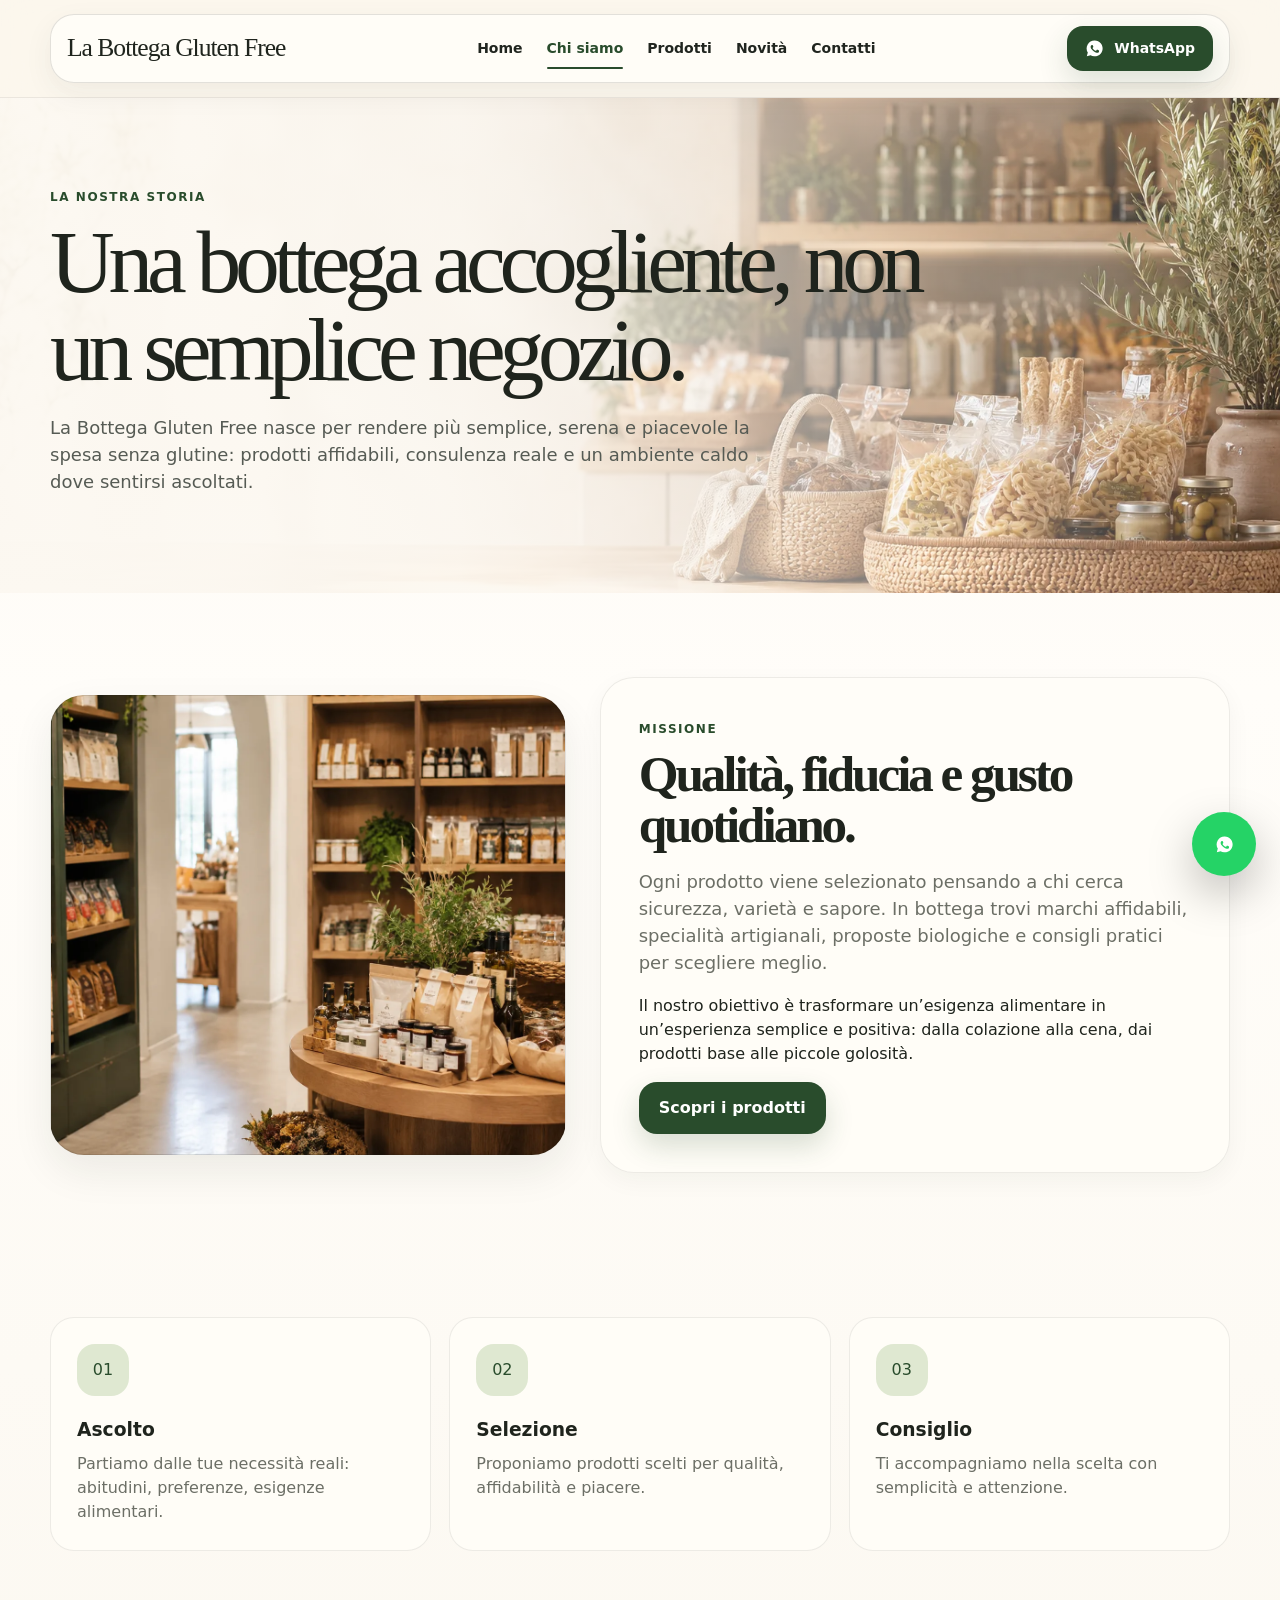
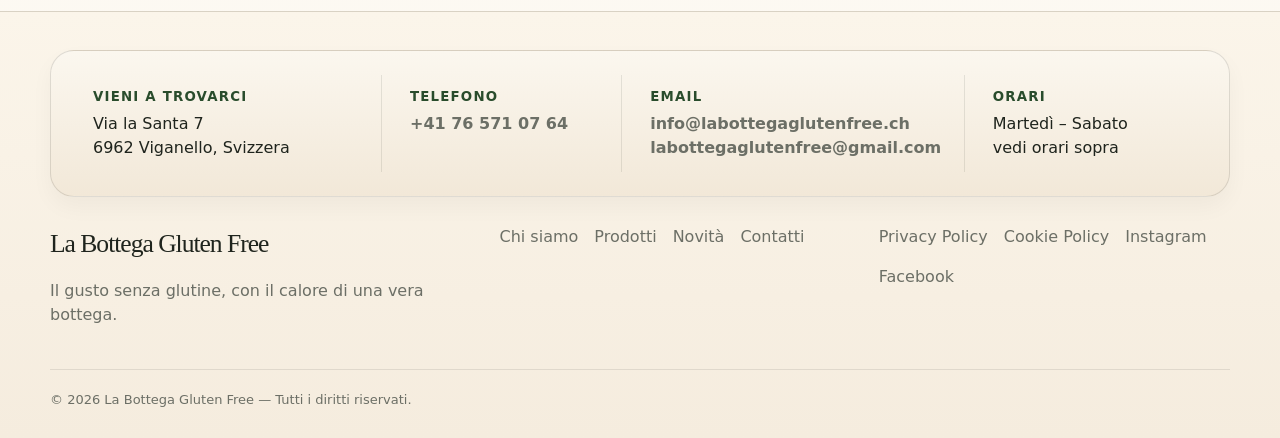
==== chi-siamo.html @ c6e52fce "first commit" ====
<!doctype html><html lang="it"><head><meta charset="utf-8"><meta name="viewport" content="width=device-width,initial-scale=1"><title>Chi siamo | La Bottega Gluten Free</title><meta name="description" content="Storia e missione della bottega gluten free a Lugano"><link rel="icon" href="assets/ui/favicon.svg"><link rel="stylesheet" href="styles.css"></head><body><a class="skip" href="#main">Vai al contenuto</a><header class="site-header"><div class="container nav-wrap"><a class="brand" href="index.html">La Bottega Gluten Free</a><nav class="nav" aria-label="Navigazione principale"><a class="" href="index.html">Home</a><a class="active" href="chi-siamo.html">Chi siamo</a><a class="" href="prodotti.html">Prodotti</a><a class="" href="novita.html">Novità</a><a class="" href="contatti.html">Contatti</a></nav><div class="header-actions"><a class="wa-header" href="https://wa.me/41765710764" target="_blank" rel="noopener"><svg viewBox="0 0 24 24" fill="currentColor"><path d="M12.04 2a9.9 9.9 0 0 0-8.5 15.02L2.3 21.7l4.8-1.22A9.97 9.97 0 1 0 12.04 2Zm5.82 14.15c-.23.63-1.32 1.23-1.82 1.28-.49.04-.95.22-3.22-.68-2.73-1.07-4.45-3.84-4.58-4.02-.13-.17-1.08-1.42-1.08-2.72 0-1.3.68-1.94.92-2.2.24-.27.52-.34.7-.34h.44c.15.01.34-.05.52.38l.7 1.69c.07.14.11.3.02.48-.09.18-.13.3-.27.46-.14.16-.29.36-.42.48-.14.14-.28.29-.12.57.16.28.72 1.2 1.55 1.94 1.07.95 1.97 1.24 2.25 1.38.28.14.45.12.62-.08.17-.2.73-.87.93-1.2.2-.34.39-.27.66-.14l1.55.76c.27.14.45.2.52.32.07.11.07.65-.16 1.28Z"/></svg>WhatsApp</a><button class="menu-toggle" aria-label="Apri menu" aria-expanded="false">☰</button></div></div></header><main id="main"><section class="page-hero"><div class="container"><span class="eyebrow">La nostra storia</span><h1 class="page-title">Una bottega accogliente, non un semplice negozio.</h1><p class="lead">La Bottega Gluten Free nasce per rendere più semplice, serena e piacevole la spesa senza glutine: prodotti affidabili, consulenza reale e un ambiente caldo dove sentirsi ascoltati.</p></div></section><section class="section"><div class="container split"><div class="editorial-photo"></div><div class="story-panel"><span class="eyebrow">Missione</span><h2 class="section-title">Qualità, fiducia e gusto quotidiano.</h2><p class="lead">Ogni prodotto viene selezionato pensando a chi cerca sicurezza, varietà e sapore. In bottega trovi marchi affidabili, specialità artigianali, proposte biologiche e consigli pratici per scegliere meglio.</p><p>Il nostro obiettivo è trasformare un’esigenza alimentare in un’esperienza semplice e positiva: dalla colazione alla cena, dai prodotti base alle piccole golosità.</p><a class="btn" href="prodotti.html">Scopri i prodotti</a></div></div></section><section class="section tight"><div class="container"><div class="feature-grid"><article class="feature"><div class="icon">01</div><h3>Ascolto</h3><p>Partiamo dalle tue necessità reali: abitudini, preferenze, esigenze alimentari.</p></article><article class="feature"><div class="icon">02</div><h3>Selezione</h3><p>Proponiamo prodotti scelti per qualità, affidabilità e piacere.</p></article><article class="feature"><div class="icon">03</div><h3>Consiglio</h3><p>Ti accompagniamo nella scelta con semplicità e attenzione.</p></article></div></div></section></main><footer class="footer"><div class="container"><div class="contact-strip" style="margin-bottom:28px"><div class="contact-item"><small>Vieni a trovarci</small>Via la Santa 7<br>6962 Viganello, Svizzera</div><div class="contact-item"><small>Telefono</small><a href="tel:+41765710764">+41 76 571 07 64</a></div><div class="contact-item"><small>Email</small><a href="mailto:info@labottegaglutenfree.ch">info@labottegaglutenfree.ch</a><br><a href="mailto:labottegaglutenfree@gmail.com">labottegaglutenfree@gmail.com</a></div><div class="contact-item"><small>Orari</small>Martedì – Sabato<br>vedi orari sopra</div></div><div class="footer-grid"><div><span class="brand">La Bottega Gluten Free</span><p>Il gusto senza glutine, con il calore di una vera bottega.</p></div><div class="footer-links"><a href="chi-siamo.html">Chi siamo</a><a href="prodotti.html">Prodotti</a><a href="novita.html">Novità</a><a href="contatti.html">Contatti</a></div><div class="footer-links"><a href="#">Privacy Policy</a><a href="#">Cookie Policy</a><a href="https://www.instagram.com/labottegaglutenfree/" target="_blank" rel="noopener">Instagram</a><a href="https://www.facebook.com/LaBottegaGlutenFree/" target="_blank" rel="noopener">Facebook</a></div></div><div class="copyright"><span>© <span id="year">2026</span> La Bottega Gluten Free — Tutti i diritti riservati.</span></div></div></footer><a class="wa-float" href="https://wa.me/41765710764" target="_blank" rel="noopener" aria-label="WhatsApp"><svg viewBox="0 0 24 24" fill="currentColor"><path d="M12.04 2a9.9 9.9 0 0 0-8.5 15.02L2.3 21.7l4.8-1.22A9.97 9.97 0 1 0 12.04 2Zm5.82 14.15c-.23.63-1.32 1.23-1.82 1.28-.49.04-.95.22-3.22-.68-2.73-1.07-4.45-3.84-4.58-4.02-.13-.17-1.08-1.42-1.08-2.72 0-1.3.68-1.94.92-2.2.24-.27.52-.34.7-.34h.44c.15.01.34-.05.52.38l.7 1.69c.07.14.11.3.02.48-.09.18-.13.3-.27.46-.14.16-.29.36-.42.48-.14.14-.28.29-.12.57.16.28.72 1.2 1.55 1.94 1.07.95 1.97 1.24 2.25 1.38.28.14.45.12.62-.08.17-.2.73-.87.93-1.2.2-.34.39-.27.66-.14l1.55.76c.27.14.45.2.52.32.07.11.07.65-.16 1.28Z"/></svg></a><script src="script.js"></script></body></html>
---- styles.css ----
:root{
  --cream:#fbf6ec;--paper:#fffdf7;--paper-2:#f4eadb;--forest:#183323;--green:#294c2c;--green-2:#557044;--sage:#dfe8d1;--honey:#c98d43;--terracotta:#b86d3d;--ink:#1f241d;--muted:#6c6f66;--line:rgba(31,36,29,.13);--shadow:0 24px 70px rgba(28,35,24,.12);--shadow-soft:0 14px 40px rgba(28,35,24,.08);--radius:28px;--serif:Georgia,'Times New Roman',serif;--sans:Inter,ui-sans-serif,system-ui,-apple-system,BlinkMacSystemFont,'Segoe UI',sans-serif}
*{box-sizing:border-box}html{scroll-behavior:smooth}body{margin:0;background:var(--cream);color:var(--ink);font-family:var(--sans);line-height:1.5}img{max-width:100%;display:block}a{color:inherit;text-decoration:none}.container{width:min(1180px,calc(100% - 40px));margin-inline:auto}.skip{position:absolute;left:-999px;top:auto}.skip:focus{left:16px;top:16px;background:var(--paper);z-index:99;padding:10px;border-radius:10px}.site-header{position:sticky;top:0;z-index:50;padding:14px 0;background:rgba(251,246,236,.78);backdrop-filter:blur(18px);border-bottom:1px solid rgba(31,36,29,.08)}.nav-wrap{display:flex;align-items:center;justify-content:space-between;gap:22px;background:rgba(255,253,247,.82);border:1px solid var(--line);border-radius:24px;padding:11px 16px;box-shadow:0 16px 46px rgba(34,41,30,.08)}.brand{font-family:var(--serif);font-size:clamp(21px,2vw,30px);letter-spacing:-.04em;white-space:nowrap}.nav{display:flex;gap:24px;align-items:center;font-weight:750;font-size:14px}.nav a{position:relative;color:#20251f}.nav a.active,.nav a:hover{color:var(--green)}.nav a.active:after,.nav a:hover:after{content:"";position:absolute;left:0;right:0;bottom:-10px;height:2px;border-radius:3px;background:var(--green)}.header-actions{display:flex;align-items:center;gap:10px}.btn,.chip,.wa-header,.wa-float{display:inline-flex;align-items:center;justify-content:center;gap:10px;border:0;cursor:pointer;font-weight:850}.btn{padding:14px 20px;border-radius:16px;background:var(--green);color:#fff;box-shadow:0 12px 28px rgba(41,76,44,.18);transition:.2s ease}.btn:hover{transform:translateY(-2px);box-shadow:0 18px 36px rgba(41,76,44,.24)}.btn.secondary{background:var(--paper);color:var(--green);border:1px solid var(--line);box-shadow:var(--shadow-soft)}.btn.ghost{background:transparent;color:var(--green);box-shadow:none;padding-inline:0}.wa-header{padding:12px 18px;border-radius:16px;background:var(--green);color:white;font-size:14px;box-shadow:0 12px 30px rgba(41,76,44,.16)}.menu-toggle{display:none;background:transparent;border:0;font-size:28px;color:var(--green)}.wa-float{position:fixed;right:24px;bottom:24px;width:64px;height:64px;border-radius:50%;background:#25d366;color:white;z-index:80;box-shadow:0 18px 46px rgba(0,0,0,.25)}.wa-float svg,.wa-header svg,.btn svg{width:19px;height:19px}.hero{position:relative;min-height:720px;display:grid;align-items:center;overflow:hidden;background:#1f2a1d}.hero:before{content:"";position:absolute;inset:0;background:linear-gradient(90deg,rgba(17,24,16,.82) 0%,rgba(17,24,16,.56) 39%,rgba(17,24,16,.12) 100%),url('assets/ui/bottega-hero.svg') center/cover no-repeat}.hero-content{position:relative;z-index:1;display:grid;grid-template-columns:1fr 380px;gap:64px;align-items:center;padding:80px 0 70px}.eyebrow{display:inline-flex;align-items:center;gap:8px;color:var(--green);text-transform:uppercase;letter-spacing:.13em;font-size:12px;font-weight:900}.hero .eyebrow{color:#f0d6a3}.title-xl,.page-title{font-family:var(--serif);font-weight:500;letter-spacing:-.07em;line-height:.98}.title-xl{font-size:clamp(50px,7vw,92px);color:#fff;margin:14px 0 24px;max-width:780px}.hero-copy{font-size:clamp(17px,2vw,22px);color:rgba(255,255,255,.87);max-width:680px;margin:0 0 34px}.hero-cta{display:flex;gap:16px;flex-wrap:wrap}.hours-card{background:rgba(255,253,247,.93);border:1px solid rgba(255,255,255,.55);border-radius:30px;padding:26px;box-shadow:var(--shadow);backdrop-filter:blur(18px)}.hours-card h2{font-family:var(--serif);font-size:28px;letter-spacing:-.04em;margin:0 0 18px}.hours-list{display:grid;gap:10px}.hours-row{display:flex;align-items:baseline;justify-content:space-between;gap:18px;border-bottom:1px dashed rgba(31,36,29,.16);padding-bottom:8px;font-size:14px}.hours-row:last-child{border:0}.hours-row strong{font-weight:800}.hours-row span{text-align:right;color:#30382e}.section{padding:92px 0}.section.tight{padding:60px 0}.section-head{display:flex;justify-content:space-between;align-items:end;gap:26px;margin-bottom:30px}.section-title{font-family:var(--serif);font-size:clamp(34px,4vw,58px);line-height:1;letter-spacing:-.06em;margin:8px 0 0}.lead{font-size:18px;color:var(--muted);max-width:670px}.about-grid{display:grid;grid-template-columns:.92fr 1.08fr;gap:50px;align-items:start}.feature-grid{display:grid;grid-template-columns:repeat(3,1fr);gap:18px}.feature{background:rgba(255,253,247,.72);border:1px solid var(--line);border-radius:24px;padding:26px;min-height:220px}.icon{width:52px;height:52px;border-radius:18px;background:var(--sage);display:grid;place-items:center;color:var(--green);margin-bottom:20px}.feature h3,.product-card h3,.news-card h3{margin:0 0 8px}.feature p,.product-card p,.news-card p{margin:0;color:var(--muted)}.showcase{display:grid;grid-template-columns:repeat(4,1fr);gap:18px}.product-card{position:relative;background:var(--paper);border:1px solid var(--line);border-radius:26px;overflow:hidden;box-shadow:0 12px 36px rgba(31,36,29,.05);transition:.25s ease}.product-card:hover{transform:translateY(-5px);box-shadow:0 20px 50px rgba(31,36,29,.11)}.product-img{height:180px;background:linear-gradient(140deg,#fbf6ec,#efe0c7);display:grid;place-items:center;padding:26px}.product-img img{max-height:136px;object-fit:contain;mix-blend-mode:multiply}.tag{display:inline-flex;margin:20px 20px 8px;padding:5px 9px;border-radius:999px;background:#edf3e5;color:var(--green);font-size:11px;font-weight:900;text-transform:uppercase;letter-spacing:.08em}.product-card h3{font-family:var(--serif);font-size:23px;letter-spacing:-.04em;padding:0 20px}.product-card p{padding:0 20px 22px}.arrow{position:absolute;right:18px;bottom:18px;color:var(--green);font-weight:900}.brand-wall{display:grid;grid-template-columns:repeat(7,1fr);gap:12px}.brand-tile{min-height:92px;background:rgba(255,253,247,.78);border:1px solid var(--line);border-radius:20px;padding:14px;display:grid;place-items:center;text-align:center;font-family:var(--serif);font-size:18px;letter-spacing:-.03em;box-shadow:0 10px 28px rgba(31,36,29,.04)}.brand-tile img{max-height:58px;object-fit:contain}.brand-tile.text{background:linear-gradient(145deg,#fffdf7,#f3eadb)}.news-grid{display:grid;grid-template-columns:repeat(3,1fr);gap:18px}.news-card{background:var(--paper);border:1px solid var(--line);border-radius:28px;overflow:hidden;box-shadow:var(--shadow-soft)}.news-visual{height:170px;background:linear-gradient(135deg,#354c2b,#d6a060);display:grid;place-items:center;color:#fff;font-family:var(--serif);font-size:32px;letter-spacing:-.04em}.news-card .content{padding:22px}.cta-strip{background:linear-gradient(135deg,var(--green),#172c20);color:#fff;border-radius:30px;padding:28px 34px;display:flex;justify-content:space-between;align-items:center;gap:24px;box-shadow:var(--shadow)}.cta-strip strong{font-family:var(--serif);font-size:clamp(26px,3vw,42px);font-weight:500;letter-spacing:-.05em}.contact-strip{background:linear-gradient(135deg,#2f512d,#162d20);color:white;border-radius:30px;padding:24px;display:grid;grid-template-columns:1.2fr .9fr 1.3fr .9fr;gap:12px}.contact-item{padding:12px 18px;border-right:1px solid rgba(255,255,255,.16)}.contact-item:last-child{border-right:0}.contact-item small{display:block;color:rgba(255,255,255,.62);font-weight:800;text-transform:uppercase;letter-spacing:.09em;margin-bottom:5px}.contact-item a{font-weight:750}.footer{background:#13261c;color:#fff;padding:38px 0 28px}.footer-grid{display:grid;grid-template-columns:1.2fr 1fr 1fr;gap:36px;align-items:start}.footer .brand{display:block;margin-bottom:10px}.footer p,.footer a{color:rgba(255,255,255,.74)}.footer-links{display:flex;flex-wrap:wrap;gap:16px}.copyright{border-top:1px solid rgba(255,255,255,.12);margin-top:26px;padding-top:20px;font-size:13px;color:rgba(255,255,255,.58);display:flex;justify-content:space-between;gap:16px}.page-hero{padding:70px 0 64px;background:linear-gradient(90deg,rgba(251,246,236,.98),rgba(251,246,236,.82),rgba(251,246,236,.32)),url('assets/ui/products-hero.svg') center/cover no-repeat}.page-title{font-size:clamp(54px,7vw,100px);margin:10px 0 20px}.catalog-tools{display:flex;gap:14px;align-items:center;flex-wrap:wrap;margin-bottom:28px}.search{position:relative;flex:1;min-width:250px}.search input{width:100%;height:48px;border-radius:999px;border:1px solid var(--line);background:var(--paper);padding:0 18px 0 44px;color:var(--ink);outline:none}.search svg{position:absolute;left:17px;top:15px;color:var(--green)}.chip{height:48px;padding:0 18px;border-radius:999px;border:1px solid var(--line);background:rgba(255,253,247,.7);color:var(--ink)}.chip.active,.chip:hover{background:var(--green);color:white}.catalog-grid{display:grid;grid-template-columns:repeat(4,1fr);gap:18px}.choice-strip{display:grid;grid-template-columns:1.1fr repeat(4,1fr);gap:18px;background:rgba(255,253,247,.66);border:1px solid var(--line);border-radius:30px;padding:24px;margin-top:34px}.choice-strip h2{font-family:var(--serif);font-size:30px;line-height:1;margin:0}.choice-item{border-left:1px solid var(--line);padding-left:18px}.mini-icon{font-size:28px;color:var(--green)}.contact-page-grid{display:grid;grid-template-columns:1fr .9fr;gap:30px}.contact-card,.map-card{background:var(--paper);border:1px solid var(--line);border-radius:30px;padding:30px;box-shadow:var(--shadow-soft)}.contact-lines{display:grid;gap:16px}.contact-line{padding:18px;border:1px solid var(--line);border-radius:20px;background:#fffaf0}.map-card{min-height:420px;background:linear-gradient(135deg,#eff2e4,#d7c39e);display:grid;place-items:center;text-align:center}.map-pin{font-size:58px}.story-panel{background:var(--paper);border:1px solid var(--line);border-radius:34px;padding:38px;box-shadow:var(--shadow-soft)}.split{display:grid;grid-template-columns:.9fr 1.1fr;gap:34px;align-items:center}.editorial-photo{min-height:420px;border-radius:34px;background:linear-gradient(135deg,#243d28,#d29947);position:relative;overflow:hidden}.editorial-photo:before{content:"";position:absolute;inset:0;background:url('assets/ui/bottega-hero.svg') center/cover no-repeat;opacity:.74}.empty-state{display:none;padding:22px;border:1px dashed var(--line);border-radius:20px;color:var(--muted);background:var(--paper)}@media (max-width:980px){.nav{display:none;position:absolute;left:20px;right:20px;top:86px;background:var(--paper);border:1px solid var(--line);border-radius:24px;padding:20px;box-shadow:var(--shadow);flex-direction:column;align-items:flex-start}.nav.open{display:flex}.menu-toggle{display:block}.hero-content,.about-grid,.split,.contact-page-grid{grid-template-columns:1fr}.hero{min-height:auto}.hero-content{padding-top:70px}.hours-card{max-width:520px}.showcase,.catalog-grid{grid-template-columns:repeat(2,1fr)}.brand-wall{grid-template-columns:repeat(3,1fr)}.news-grid,.contact-strip,.footer-grid,.choice-strip{grid-template-columns:1fr}.contact-item,.choice-item{border-right:0;border-left:0;border-top:1px solid rgba(31,36,29,.12);padding-left:0}.contact-item:first-child,.choice-item:first-of-type{border-top:0}.wa-header{display:none}}@media (max-width:620px){.container{width:min(100% - 24px,1180px)}.nav-wrap{border-radius:18px}.brand{font-size:20px}.title-xl{font-size:46px}.hero-copy{font-size:17px}.hero-cta,.section-head,.cta-strip,.copyright{align-items:flex-start;flex-direction:column}.section{padding:62px 0}.showcase,.catalog-grid,.feature-grid,.news-grid{grid-template-columns:1fr}.brand-wall{grid-template-columns:repeat(2,1fr)}.product-img{height:165px}.wa-float{width:58px;height:58px;right:16px;bottom:16px}.page-title{font-size:54px}.contact-strip{padding:16px}}

/* Refinement patch: lighter browsing experience */
body{background:#fcf8f1}.hero{background:#eef0e7}.hero:before{background:linear-gradient(90deg,rgba(20,28,18,.62) 0%,rgba(20,28,18,.36) 45%,rgba(20,28,18,.06) 100%),url('assets/ui/bottega-hero.svg') center/cover no-repeat}.hours-card{box-shadow:0 14px 42px rgba(28,35,24,.10)}.product-card,.news-card,.contact-card,.story-panel{box-shadow:0 8px 24px rgba(31,36,29,.045)}.product-card:hover{transform:translateY(-3px);box-shadow:0 12px 32px rgba(31,36,29,.075)}.product-img{background:linear-gradient(140deg,#fffdf8,#f6efe3)}.product-card{border-color:rgba(31,36,29,.10)}.product-card p{padding-bottom:24px}.arrow{display:none}.cta-strip{background:#f4eadb;color:var(--ink);border:1px solid var(--line);box-shadow:0 8px 24px rgba(31,36,29,.045)}.cta-strip strong{color:var(--green)}.contact-strip{background:#f3eadb;color:var(--ink);border:1px solid var(--line)}.contact-item{border-right:1px solid rgba(31,36,29,.10)}.contact-item small{color:var(--green)}.contact-item a{color:var(--ink)}.footer{background:#f7efe2;color:var(--ink);border-top:1px solid var(--line)}.footer p,.footer a{color:var(--muted)}.copyright{border-top:1px solid rgba(31,36,29,.10);color:var(--muted)}.footer .brand{color:var(--ink)}.lead.compact{font-size:16px;margin-top:8px}.contact-form{display:grid;gap:14px;margin-top:22px}.contact-form label{display:grid;gap:7px;font-weight:800;color:var(--green);font-size:13px;text-transform:uppercase;letter-spacing:.06em}.contact-form input,.contact-form textarea{width:100%;border:1px solid var(--line);background:#fffaf2;border-radius:16px;padding:14px 15px;font:inherit;color:var(--ink);outline:none}.contact-form textarea{resize:vertical}.contact-form input:focus,.contact-form textarea:focus{border-color:rgba(41,76,44,.45);box-shadow:0 0 0 4px rgba(41,76,44,.08)}.contact-form-card .section-title{font-size:clamp(30px,3.2vw,46px)}.map-card.slim{min-height:260px;background:linear-gradient(135deg,#fffdf7,#eef2e4);box-shadow:0 8px 24px rgba(31,36,29,.045)}
@media (max-width:980px){.contact-item{border-right:0}.footer{padding-bottom:90px}}


/* v3 polish: lighter, more editorial, better imagery */
body{background:linear-gradient(180deg,#fcf8f1 0%,#fffdf9 34%,#fbf7ef 100%)}
.nav-wrap{background:rgba(255,253,248,.88);box-shadow:0 10px 30px rgba(32,37,31,.06)}
.btn{border-radius:18px}
.btn.secondary{background:rgba(255,253,248,.94)}
.hero{background:#ede8de}
.hero:before{background:linear-gradient(90deg,rgba(19,28,18,.50) 0%,rgba(19,28,18,.34) 38%,rgba(19,28,18,.08) 70%,rgba(19,28,18,0) 100%),url('assets/ui/home-hero.webp') center/cover no-repeat}
.hero-content{padding:92px 0 82px}
.title-xl{text-shadow:0 10px 26px rgba(0,0,0,.14)}
.hero-copy{max-width:620px;color:rgba(255,255,255,.92)}
.hours-card{background:rgba(255,252,246,.90);border:1px solid rgba(255,255,255,.75);box-shadow:0 18px 54px rgba(33,39,28,.10)}
.page-hero{position:relative;padding:86px 0 80px;min-height:340px;display:grid;align-items:end;background:#efe9df;overflow:hidden}
.page-hero:before{content:"";position:absolute;inset:0;background:linear-gradient(90deg,rgba(252,248,241,.96) 0%,rgba(252,248,241,.92) 36%,rgba(252,248,241,.58) 62%,rgba(252,248,241,.10) 100%),url('assets/ui/page-hero.webp') center/cover no-repeat}
.page-hero>.container{position:relative;z-index:1}
.page-title{max-width:900px}
.page-hero .lead{max-width:720px;color:#565b54}
.editorial-photo{min-height:460px;background:url('assets/ui/about-photo.webp') center/cover no-repeat;border:1px solid var(--line);box-shadow:0 16px 40px rgba(31,36,29,.08)}
.editorial-photo:before{display:none}
.section{padding:84px 0}
.feature,.story-panel,.contact-card,.map-card,.brand-tile,.choice-strip{background:rgba(255,253,248,.88)}
.feature,.story-panel,.contact-card,.map-card,.brand-tile,.choice-strip,.product-card,.news-card{border-color:rgba(31,36,29,.08)}
.showcase,.catalog-grid,.news-grid{gap:16px}
.product-card{border-radius:22px;box-shadow:0 8px 22px rgba(31,36,29,.04)}
.product-card:hover{transform:translateY(-2px);box-shadow:0 14px 28px rgba(31,36,29,.07)}
.product-img{height:168px;background:linear-gradient(180deg,#fffdfa,#f7f1e7)}
.product-img img{max-height:126px}
.brand-wall{gap:10px}
.brand-tile{min-height:86px;box-shadow:none}
.news-card{border-radius:24px;overflow:hidden}
.news-visual{background:linear-gradient(135deg,#d8c39e,#9db189);font-size:0;position:relative}
.news-grid article:nth-child(1) .news-visual{background:linear-gradient(0deg,rgba(0,0,0,.04),rgba(0,0,0,.04)),url('assets/ui/page-hero.webp') left center/cover no-repeat}
.news-grid article:nth-child(2) .news-visual{background:linear-gradient(0deg,rgba(0,0,0,.08),rgba(0,0,0,.08)),url('assets/ui/about-photo.webp') center/cover no-repeat}
.news-grid article:nth-child(3) .news-visual{background:linear-gradient(0deg,rgba(255,255,255,.10),rgba(255,255,255,.10)),url('assets/ui/home-hero.webp') right center/cover no-repeat}
.cta-strip{display:grid;grid-template-columns:minmax(220px,1.1fr) minmax(280px,1.4fr) auto;align-items:center;gap:24px;padding:26px 30px;border-radius:28px;background:linear-gradient(180deg,#f7f0e2,#efe4d3);box-shadow:0 10px 26px rgba(31,36,29,.04)}
.cta-strip strong{font-size:clamp(22px,2.6vw,42px);line-height:1.08;color:#2c5a39}
.cta-strip p{margin:0;color:#40453f;max-width:620px}
.cta-strip .btn{white-space:nowrap;flex-shrink:0;min-width:max-content}
.phone-btn{white-space:nowrap}
.contact-strip{background:linear-gradient(180deg,#fbf7ef,#f2e8d8);border-radius:24px;gap:10px;box-shadow:0 10px 22px rgba(31,36,29,.04)}
.contact-item{min-width:0}
.contact-item a{white-space:nowrap;word-break:keep-all}
.footer{background:linear-gradient(180deg,#fbf5ea,#f5ecde)}
.footer-grid{gap:28px}
.copyright{align-items:center}
.map-card.slim{background:linear-gradient(180deg,#fffdf9,#f4efe5)}
.contact-line{background:#fffdf8}
@media (max-width:1100px){.cta-strip{grid-template-columns:1fr;align-items:start}.cta-strip .btn{width:auto}}
@media (max-width:980px){.hero:before{background:linear-gradient(180deg,rgba(19,28,18,.50) 0%,rgba(19,28,18,.30) 40%,rgba(19,28,18,.12) 100%),url('assets/ui/home-hero.webp') center/cover no-repeat}.page-hero:before{background:linear-gradient(180deg,rgba(252,248,241,.96) 0%,rgba(252,248,241,.88) 45%,rgba(252,248,241,.35) 100%),url('assets/ui/page-hero.webp') center/cover no-repeat}}
@media (max-width:620px){.page-hero{min-height:300px;padding:72px 0 58px}.editorial-photo{min-height:360px}.cta-strip{padding:22px}.cta-strip strong{font-size:34px}.hero-content{gap:32px}.product-img{height:154px}.product-img img{max-height:116px}}
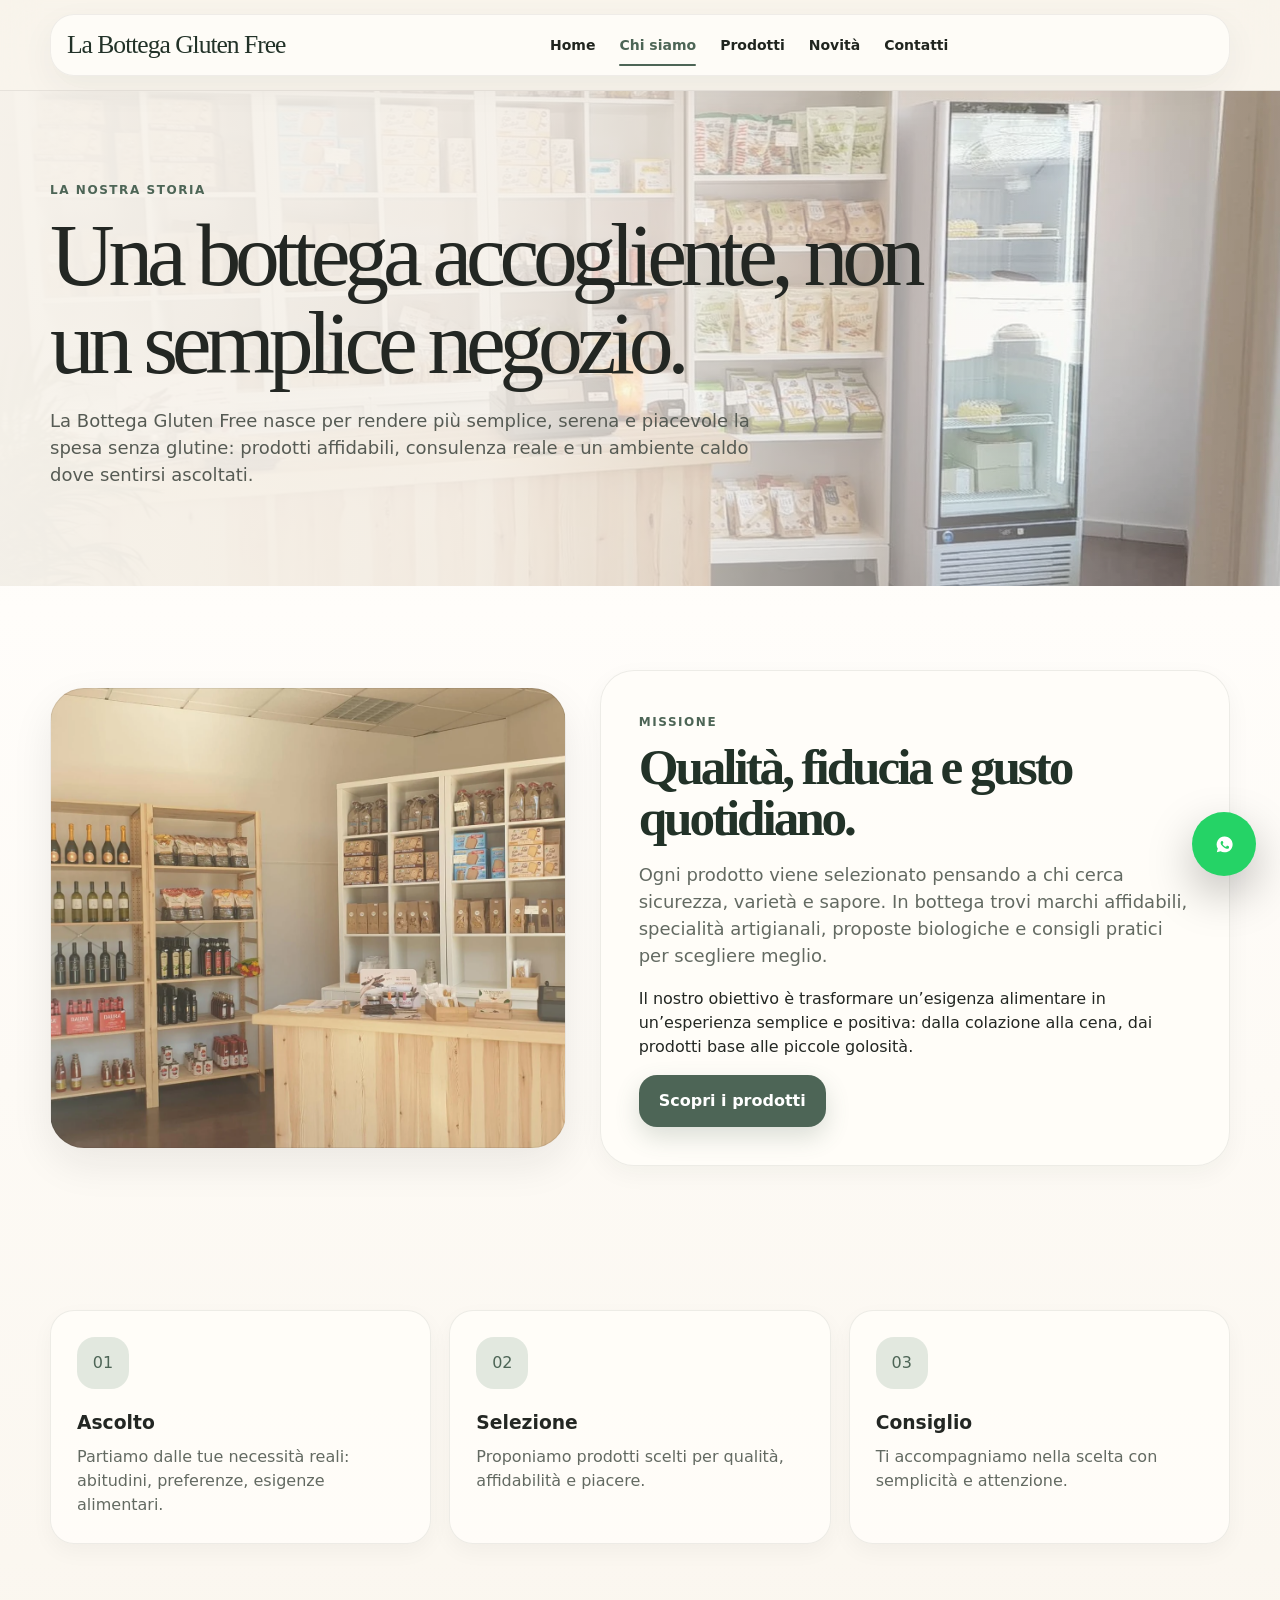
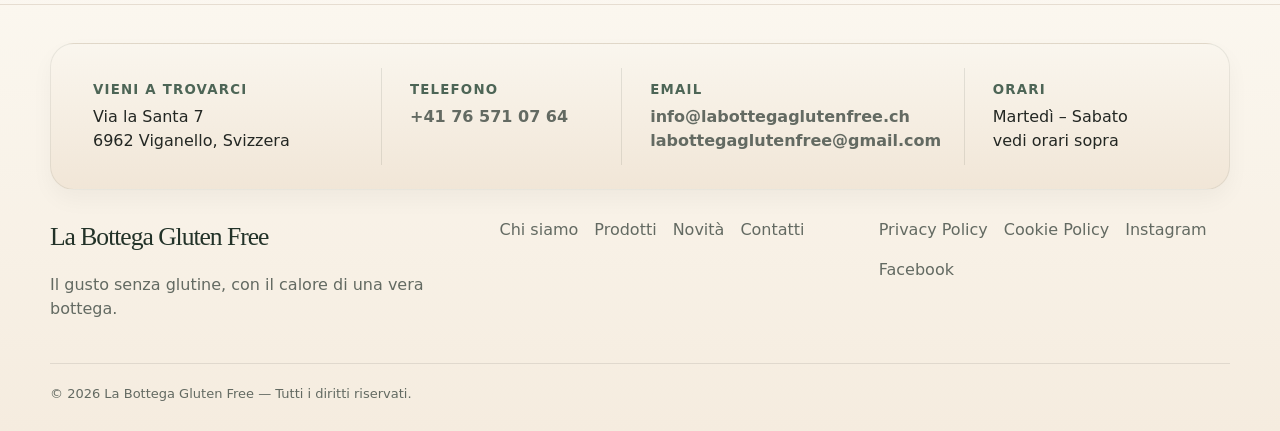
==== commit 12dcb06c: "foto reali aggiunte e fix stile prodotti e heros" ====
--- a/chi-siamo.html
+++ b/chi-siamo.html
@@ -1 +1 @@
-<!doctype html><html lang="it"><head><meta charset="utf-8"><meta name="viewport" content="width=device-width,initial-scale=1"><title>Chi siamo | La Bottega Gluten Free</title><meta name="description" content="Storia e missione della bottega gluten free a Lugano"><link rel="icon" href="assets/ui/favicon.svg"><link rel="stylesheet" href="styles.css"></head><body><a class="skip" href="#main">Vai al contenuto</a><header class="site-header"><div class="container nav-wrap"><a class="brand" href="index.html">La Bottega Gluten Free</a><nav class="nav" aria-label="Navigazione principale"><a class="" href="index.html">Home</a><a class="active" href="chi-siamo.html">Chi siamo</a><a class="" href="prodotti.html">Prodotti</a><a class="" href="novita.html">Novità</a><a class="" href="contatti.html">Contatti</a></nav><div class="header-actions"><a class="wa-header" href="https://wa.me/41765710764" target="_blank" rel="noopener"><svg viewBox="0 0 24 24" fill="currentColor"><path d="M12.04 2a9.9 9.9 0 0 0-8.5 15.02L2.3 21.7l4.8-1.22A9.97 9.97 0 1 0 12.04 2Zm5.82 14.15c-.23.63-1.32 1.23-1.82 1.28-.49.04-.95.22-3.22-.68-2.73-1.07-4.45-3.84-4.58-4.02-.13-.17-1.08-1.42-1.08-2.72 0-1.3.68-1.94.92-2.2.24-.27.52-.34.7-.34h.44c.15.01.34-.05.52.38l.7 1.69c.07.14.11.3.02.48-.09.18-.13.3-.27.46-.14.16-.29.36-.42.48-.14.14-.28.29-.12.57.16.28.72 1.2 1.55 1.94 1.07.95 1.97 1.24 2.25 1.38.28.14.45.12.62-.08.17-.2.73-.87.93-1.2.2-.34.39-.27.66-.14l1.55.76c.27.14.45.2.52.32.07.11.07.65-.16 1.28Z"/></svg>WhatsApp</a><button class="menu-toggle" aria-label="Apri menu" aria-expanded="false">☰</button></div></div></header><main id="main"><section class="page-hero"><div class="container"><span class="eyebrow">La nostra storia</span><h1 class="page-title">Una bottega accogliente, non un semplice negozio.</h1><p class="lead">La Bottega Gluten Free nasce per rendere più semplice, serena e piacevole la spesa senza glutine: prodotti affidabili, consulenza reale e un ambiente caldo dove sentirsi ascoltati.</p></div></section><section class="section"><div class="container split"><div class="editorial-photo"></div><div class="story-panel"><span class="eyebrow">Missione</span><h2 class="section-title">Qualità, fiducia e gusto quotidiano.</h2><p class="lead">Ogni prodotto viene selezionato pensando a chi cerca sicurezza, varietà e sapore. In bottega trovi marchi affidabili, specialità artigianali, proposte biologiche e consigli pratici per scegliere meglio.</p><p>Il nostro obiettivo è trasformare un’esigenza alimentare in un’esperienza semplice e positiva: dalla colazione alla cena, dai prodotti base alle piccole golosità.</p><a class="btn" href="prodotti.html">Scopri i prodotti</a></div></div></section><section class="section tight"><div class="container"><div class="feature-grid"><article class="feature"><div class="icon">01</div><h3>Ascolto</h3><p>Partiamo dalle tue necessità reali: abitudini, preferenze, esigenze alimentari.</p></article><article class="feature"><div class="icon">02</div><h3>Selezione</h3><p>Proponiamo prodotti scelti per qualità, affidabilità e piacere.</p></article><article class="feature"><div class="icon">03</div><h3>Consiglio</h3><p>Ti accompagniamo nella scelta con semplicità e attenzione.</p></article></div></div></section></main><footer class="footer"><div class="container"><div class="contact-strip" style="margin-bottom:28px"><div class="contact-item"><small>Vieni a trovarci</small>Via la Santa 7<br>6962 Viganello, Svizzera</div><div class="contact-item"><small>Telefono</small><a href="tel:+41765710764">+41 76 571 07 64</a></div><div class="contact-item"><small>Email</small><a href="mailto:info@labottegaglutenfree.ch">info@labottegaglutenfree.ch</a><br><a href="mailto:labottegaglutenfree@gmail.com">labottegaglutenfree@gmail.com</a></div><div class="contact-item"><small>Orari</small>Martedì – Sabato<br>vedi orari sopra</div></div><div class="footer-grid"><div><span class="brand">La Bottega Gluten Free</span><p>Il gusto senza glutine, con il calore di una vera bottega.</p></div><div class="footer-links"><a href="chi-siamo.html">Chi siamo</a><a href="prodotti.html">Prodotti</a><a href="novita.html">Novità</a><a href="contatti.html">Contatti</a></div><div class="footer-links"><a href="#">Privacy Policy</a><a href="#">Cookie Policy</a><a href="https://www.instagram.com/labottegaglutenfree/" target="_blank" rel="noopener">Instagram</a><a href="https://www.facebook.com/LaBottegaGlutenFree/" target="_blank" rel="noopener">Facebook</a></div></div><div class="copyright"><span>© <span id="year">2026</span> La Bottega Gluten Free — Tutti i diritti riservati.</span></div></div></footer><a class="wa-float" href="https://wa.me/41765710764" target="_blank" rel="noopener" aria-label="WhatsApp"><svg viewBox="0 0 24 24" fill="currentColor"><path d="M12.04 2a9.9 9.9 0 0 0-8.5 15.02L2.3 21.7l4.8-1.22A9.97 9.97 0 1 0 12.04 2Zm5.82 14.15c-.23.63-1.32 1.23-1.82 1.28-.49.04-.95.22-3.22-.68-2.73-1.07-4.45-3.84-4.58-4.02-.13-.17-1.08-1.42-1.08-2.72 0-1.3.68-1.94.92-2.2.24-.27.52-.34.7-.34h.44c.15.01.34-.05.52.38l.7 1.69c.07.14.11.3.02.48-.09.18-.13.3-.27.46-.14.16-.29.36-.42.48-.14.14-.28.29-.12.57.16.28.72 1.2 1.55 1.94 1.07.95 1.97 1.24 2.25 1.38.28.14.45.12.62-.08.17-.2.73-.87.93-1.2.2-.34.39-.27.66-.14l1.55.76c.27.14.45.2.52.32.07.11.07.65-.16 1.28Z"/></svg></a><script src="script.js"></script></body></html>+<!doctype html><html lang="it"><head><meta charset="utf-8"><meta name="viewport" content="width=device-width,initial-scale=1"><title>Chi siamo | La Bottega Gluten Free</title><meta name="description" content="Storia e missione della bottega gluten free a Lugano"><link rel="icon" href="assets/ui/favicon.svg"><link rel="stylesheet" href="styles.css"></head><body><a class="skip" href="#main">Vai al contenuto</a><header class="site-header"><div class="container nav-wrap"><a class="brand" href="index.html">La Bottega Gluten Free</a><nav class="nav" aria-label="Navigazione principale"><a class="" href="index.html">Home</a><a class="active" href="chi-siamo.html">Chi siamo</a><a class="" href="prodotti.html">Prodotti</a><a class="" href="novita.html">Novità</a><a class="" href="contatti.html">Contatti</a></nav><div class="header-actions"><button class="menu-toggle" aria-label="Apri menu" aria-expanded="false">☰</button></div></div></header><main id="main"><section class="page-hero page-hero--about"><div class="container"><span class="eyebrow">La nostra storia</span><h1 class="page-title">Una bottega accogliente, non un semplice negozio.</h1><p class="lead">La Bottega Gluten Free nasce per rendere più semplice, serena e piacevole la spesa senza glutine: prodotti affidabili, consulenza reale e un ambiente caldo dove sentirsi ascoltati.</p></div></section><section class="section"><div class="container split"><div class="editorial-photo"></div><div class="story-panel"><span class="eyebrow">Missione</span><h2 class="section-title">Qualità, fiducia e gusto quotidiano.</h2><p class="lead">Ogni prodotto viene selezionato pensando a chi cerca sicurezza, varietà e sapore. In bottega trovi marchi affidabili, specialità artigianali, proposte biologiche e consigli pratici per scegliere meglio.</p><p>Il nostro obiettivo è trasformare un’esigenza alimentare in un’esperienza semplice e positiva: dalla colazione alla cena, dai prodotti base alle piccole golosità.</p><a class="btn" href="prodotti.html">Scopri i prodotti</a></div></div></section><section class="section tight"><div class="container"><div class="feature-grid"><article class="feature"><div class="icon">01</div><h3>Ascolto</h3><p>Partiamo dalle tue necessità reali: abitudini, preferenze, esigenze alimentari.</p></article><article class="feature"><div class="icon">02</div><h3>Selezione</h3><p>Proponiamo prodotti scelti per qualità, affidabilità e piacere.</p></article><article class="feature"><div class="icon">03</div><h3>Consiglio</h3><p>Ti accompagniamo nella scelta con semplicità e attenzione.</p></article></div></div></section></main><footer class="footer"><div class="container"><div class="contact-strip" style="margin-bottom:28px"><div class="contact-item"><small>Vieni a trovarci</small>Via la Santa 7<br>6962 Viganello, Svizzera</div><div class="contact-item"><small>Telefono</small><a href="tel:+41765710764">+41 76 571 07 64</a></div><div class="contact-item"><small>Email</small><a href="mailto:info@labottegaglutenfree.ch">info@labottegaglutenfree.ch</a><br><a href="mailto:labottegaglutenfree@gmail.com">labottegaglutenfree@gmail.com</a></div><div class="contact-item"><small>Orari</small>Martedì – Sabato<br>vedi orari sopra</div></div><div class="footer-grid"><div><span class="brand">La Bottega Gluten Free</span><p>Il gusto senza glutine, con il calore di una vera bottega.</p></div><div class="footer-links"><a href="chi-siamo.html">Chi siamo</a><a href="prodotti.html">Prodotti</a><a href="novita.html">Novità</a><a href="contatti.html">Contatti</a></div><div class="footer-links"><a href="#">Privacy Policy</a><a href="#">Cookie Policy</a><a href="https://www.instagram.com/labottegaglutenfree/" target="_blank" rel="noopener">Instagram</a><a href="https://www.facebook.com/LaBottegaGlutenFree/" target="_blank" rel="noopener">Facebook</a></div></div><div class="copyright"><span>© <span id="year">2026</span> La Bottega Gluten Free — Tutti i diritti riservati.</span></div></div></footer><a class="wa-float" href="https://wa.me/41765710764" target="_blank" rel="noopener" aria-label="WhatsApp"><svg viewBox="0 0 24 24" fill="currentColor"><path d="M12.04 2a9.9 9.9 0 0 0-8.5 15.02L2.3 21.7l4.8-1.22A9.97 9.97 0 1 0 12.04 2Zm5.82 14.15c-.23.63-1.32 1.23-1.82 1.28-.49.04-.95.22-3.22-.68-2.73-1.07-4.45-3.84-4.58-4.02-.13-.17-1.08-1.42-1.08-2.72 0-1.3.68-1.94.92-2.2.24-.27.52-.34.7-.34h.44c.15.01.34-.05.52.38l.7 1.69c.07.14.11.3.02.48-.09.18-.13.3-.27.46-.14.16-.29.36-.42.48-.14.14-.28.29-.12.57.16.28.72 1.2 1.55 1.94 1.07.95 1.97 1.24 2.25 1.38.28.14.45.12.62-.08.17-.2.73-.87.93-1.2.2-.34.39-.27.66-.14l1.55.76c.27.14.45.2.52.32.07.11.07.65-.16 1.28Z"/></svg></a><script src="script.js"></script></body></html>
--- a/styles.css
+++ b/styles.css
@@ -56,3 +56,335 @@
 @media (max-width:1100px){.cta-strip{grid-template-columns:1fr;align-items:start}.cta-strip .btn{width:auto}}
 @media (max-width:980px){.hero:before{background:linear-gradient(180deg,rgba(19,28,18,.50) 0%,rgba(19,28,18,.30) 40%,rgba(19,28,18,.12) 100%),url('assets/ui/home-hero.webp') center/cover no-repeat}.page-hero:before{background:linear-gradient(180deg,rgba(252,248,241,.96) 0%,rgba(252,248,241,.88) 45%,rgba(252,248,241,.35) 100%),url('assets/ui/page-hero.webp') center/cover no-repeat}}
 @media (max-width:620px){.page-hero{min-height:300px;padding:72px 0 58px}.editorial-photo{min-height:360px}.cta-strip{padding:22px}.cta-strip strong{font-size:34px}.hero-content{gap:32px}.product-img{height:154px}.product-img img{max-height:116px}}
+
+
+/* v4 real photography refresh */
+:root{--cream:#f8f3eb;--paper:#fffdf9;--paper-2:#f2ece2;--forest:#223228;--green:#4d6556;--green-2:#7d917c;--sage:#e2e8df;--honey:#b89360;--terracotta:#b87a58;--ink:#232723;--muted:#636a62;--line:rgba(35,39,35,.09);--shadow:0 26px 70px rgba(24,30,25,.10);--shadow-soft:0 12px 34px rgba(24,30,25,.06)}
+body{background:linear-gradient(180deg,#faf6ef 0%,#fffdfa 30%,#f9f4eb 100%);color:var(--ink)}
+.site-header{background:rgba(248,243,235,.82)}
+.nav-wrap{background:rgba(255,253,249,.90);border-color:rgba(35,39,35,.07);box-shadow:0 12px 34px rgba(24,30,25,.05)}
+.brand{color:var(--forest)}
+.nav a.active,.nav a:hover,.btn.ghost,.wa-header,.search svg,.chip.active,.chip:hover,.icon,.mini-icon,.tag{color:var(--green)}
+.nav a.active:after,.nav a:hover:after{background:var(--green)}
+.btn{background:var(--green);box-shadow:0 10px 24px rgba(77,101,86,.20)}
+.btn.secondary{background:rgba(255,255,255,.88);color:var(--forest)}
+.hero{min-height:700px;background:#e7e2d6}
+.hero:before{background:linear-gradient(90deg,rgba(24,31,24,.54) 0%,rgba(24,31,24,.32) 42%,rgba(24,31,24,.06) 74%,rgba(24,31,24,0) 100%),url('assets/ui/home-hero.webp') center center/cover no-repeat}
+.hero .eyebrow{color:#efe2c5}
+.hero-content{gap:56px;padding:96px 0 84px}
+.title-xl{max-width:720px}
+.hours-card{background:rgba(255,252,247,.86);border:1px solid rgba(255,255,255,.72);box-shadow:0 18px 50px rgba(24,30,25,.12)}
+.hours-row{border-bottom-color:rgba(35,39,35,.11)}
+.section-title{color:var(--forest)}
+.feature,.story-panel,.contact-card,.map-card,.brand-tile,.choice-strip,.product-card,.news-card{background:rgba(255,253,249,.88)}
+.feature,.story-panel,.contact-card,.map-card,.brand-tile,.choice-strip,.product-card,.news-card,.contact-line{border-color:rgba(35,39,35,.08)}
+.feature{min-height:205px;box-shadow:0 8px 22px rgba(24,30,25,.04)}
+.product-card{box-shadow:0 8px 20px rgba(24,30,25,.04)}
+.product-card:hover{box-shadow:0 14px 28px rgba(24,30,25,.07)}
+.product-img{background:linear-gradient(180deg,#fffdfa,#f8f1e6)}
+.page-hero{position:relative;min-height:340px;display:grid;align-items:end;background:#ece4d7;overflow:hidden}
+.page-hero:before{content:'';position:absolute;inset:0;background:linear-gradient(90deg,rgba(250,246,239,.97) 0%,rgba(250,246,239,.90) 38%,rgba(250,246,239,.56) 64%,rgba(250,246,239,.12) 100%),url('assets/ui/page-hero.webp') center/cover no-repeat}
+.page-hero>.container{position:relative;z-index:1}
+.page-hero--about:before{background:linear-gradient(90deg,rgba(250,246,239,.97) 0%,rgba(250,246,239,.90) 38%,rgba(250,246,239,.58) 64%,rgba(250,246,239,.14) 100%),url('assets/ui/page-hero-about.webp') center/cover no-repeat}
+.page-hero--catalog:before{background:linear-gradient(90deg,rgba(250,246,239,.97) 0%,rgba(250,246,239,.90) 38%,rgba(250,246,239,.54) 64%,rgba(250,246,239,.10) 100%),url('assets/ui/page-hero-catalog.webp') center/cover no-repeat}
+.page-hero--news:before{background:linear-gradient(90deg,rgba(250,246,239,.97) 0%,rgba(250,246,239,.90) 38%,rgba(250,246,239,.54) 64%,rgba(250,246,239,.10) 100%),url('assets/ui/page-hero-news.webp') center/cover no-repeat}
+.page-hero--contact:before{background:linear-gradient(90deg,rgba(250,246,239,.97) 0%,rgba(250,246,239,.90) 38%,rgba(250,246,239,.54) 64%,rgba(250,246,239,.10) 100%),url('assets/ui/page-hero-contact.webp') center/cover no-repeat}
+.page-title{max-width:900px}
+.editorial-photo{background:url('assets/ui/about-photo.webp') center/cover no-repeat;box-shadow:0 16px 42px rgba(24,30,25,.08)}
+.news-card{overflow:hidden}
+.news-visual{position:relative;height:190px;background:#d7d7d7;color:transparent;font-size:0}
+
+.cta-strip{background:linear-gradient(180deg,#f7f0e4,#f0e5d6);border:1px solid rgba(35,39,35,.08)}
+.cta-strip strong{color:var(--forest)}
+.contact-strip{background:linear-gradient(180deg,#faf6ee,#f1e6d7);border:1px solid rgba(35,39,35,.08)}
+.contact-item small{color:var(--green)}
+.contact-line{background:#fffdf9}
+.map-card.slim{background:linear-gradient(180deg,#fffdfa,#f3eee5)}
+.footer{background:linear-gradient(180deg,#fbf7ef,#f5ecdf);border-top:1px solid rgba(35,39,35,.07)}
+.footer .brand{color:var(--forest)}
+.footer p,.footer a,.copyright{color:var(--muted)}
+@media (max-width:980px){
+  .hero:before{background:linear-gradient(180deg,rgba(24,31,24,.52) 0%,rgba(24,31,24,.30) 42%,rgba(24,31,24,.12) 100%),url('assets/ui/home-hero.webp') center/cover no-repeat}
+  .page-hero:before,.page-hero--about:before,.page-hero--catalog:before,.page-hero--news:before,.page-hero--contact:before{background-size:cover;background-position:center;}
+}
+@media (max-width:620px){
+  .hero{min-height:auto}
+  .hero-content{padding:84px 0 64px}
+  .title-xl{font-size:44px}
+  .page-hero{min-height:300px}
+  .news-visual{height:170px}
+}
+
+
+/* v5 lighter header + compact product cards */
+.wa-header{display:none !important}
+.header-actions{gap:0}
+.catalog-grid--compact{grid-template-columns:repeat(3,minmax(0,1fr));gap:16px}
+.compact-card{display:flex;flex-direction:column;min-height:100%;border-radius:24px;overflow:hidden;background:rgba(255,253,249,.92)}
+.compact-card .product-media{position:relative;height:110px;padding:18px 18px 14px;display:flex;align-items:flex-end;justify-content:flex-start;background:linear-gradient(180deg,#fffdfa,#f4eee4)}
+.compact-card .product-media img{max-height:58px;max-width:160px;object-fit:contain;mix-blend-mode:multiply}
+.compact-card .product-media .wordmark{font-family:var(--serif);font-size:28px;letter-spacing:-.05em;color:var(--green);opacity:.92}
+.compact-card .product-media--photo{padding:0;overflow:hidden}
+.compact-card .product-media--photo img.cover{position:absolute;inset:0;width:100%;height:100%;max-width:none;max-height:none;object-fit:cover;mix-blend-mode:normal}
+.compact-card .product-media--photo:after{content:'';position:absolute;inset:0;background:linear-gradient(180deg,rgba(16,16,16,.05),rgba(16,16,16,.18))}
+.compact-card .product-body{display:grid;gap:10px;padding:14px 16px 16px}
+.compact-card .product-topline{display:flex;justify-content:space-between;align-items:center;gap:10px}
+.compact-card .tag{margin:0;padding:5px 9px;font-size:10px;letter-spacing:.08em}
+.compact-card h3{padding:0;margin:0;font-size:22px;line-height:1.08}
+.compact-card p{padding:0;margin:0;color:var(--muted);font-size:14px;line-height:1.45;display:-webkit-box;-webkit-line-clamp:2;-webkit-box-orient:vertical;overflow:hidden;min-height:40px}
+.compact-card .product-footer{display:flex;justify-content:flex-start;align-items:center;margin-top:2px}
+.brand-stamp{display:inline-flex;align-items:center;justify-content:center;min-height:34px;padding:7px 11px;border-radius:999px;border:1px solid rgba(35,39,35,.08);background:#faf6ef;box-shadow:inset 0 1px 0 rgba(255,255,255,.55)}
+.brand-stamp img{height:18px;max-width:76px;object-fit:contain;opacity:.72;mix-blend-mode:multiply}
+.brand-stamp--text{font-size:12px;color:#8b8f88;font-weight:700;text-transform:uppercase;letter-spacing:.06em}
+.card-photo .brand-stamp img{height:22px;max-width:98px;opacity:.9}
+@media (max-width:1100px){.catalog-grid--compact{grid-template-columns:repeat(2,minmax(0,1fr))}}
+@media (max-width:620px){.catalog-grid--compact{grid-template-columns:1fr}.compact-card .product-media{height:104px}.compact-card .product-media .wordmark{font-size:24px}}
+
+
+
+/* ==========================================================
+   FINAL PRODUCT GRID FIX
+   Sostituisce tutte le varianti precedenti delle card prodotto.
+   Card piccole, coerenti, nessuna eccezione grande per i vini.
+   ========================================================== */
+
+.wa-header{display:none!important}
+.header-actions{gap:0!important}
+
+.catalog-tools{
+  display:flex!important;
+  gap:12px!important;
+  align-items:center!important;
+  flex-wrap:wrap!important;
+  margin-bottom:26px!important;
+}
+
+.chip{
+  height:46px!important;
+  padding:0 17px!important;
+  border-radius:999px!important;
+  color:var(--ink)!important;
+  background:rgba(255,253,249,.92)!important;
+  border:1px solid rgba(35,39,35,.12)!important;
+  box-shadow:0 6px 18px rgba(24,30,25,.035)!important;
+}
+
+.chip.active,
+.chip:hover{
+  color:#fff!important;
+  background:var(--green)!important;
+  border-color:var(--green)!important;
+}
+
+.search input{
+  background:rgba(255,253,249,.94)!important;
+  border-color:rgba(35,39,35,.12)!important;
+}
+
+.catalog-grid--smart{
+  display:grid!important;
+  grid-template-columns:repeat(4,minmax(0,1fr))!important;
+  gap:14px!important;
+}
+
+.product-card--smart,
+.product-card--smart.product-card--wine,
+.product-card--wine{
+  display:flex!important;
+  flex-direction:column!important;
+  grid-column:auto!important;
+  min-height:0!important;
+  border-radius:22px!important;
+  overflow:hidden!important;
+  background:rgba(255,253,249,.94)!important;
+  border:1px solid rgba(35,39,35,.08)!important;
+  box-shadow:0 8px 22px rgba(24,30,25,.045)!important;
+}
+
+.product-card--smart:hover{
+  transform:translateY(-2px)!important;
+  box-shadow:0 14px 28px rgba(24,30,25,.07)!important;
+}
+
+.product-card--smart .product-logo,
+.product-card--smart .product-logo--photo,
+.product-card--wine .product-logo,
+.product-card--wine .product-logo--photo{
+  position:relative!important;
+  display:flex!important;
+  align-items:center!important;
+  justify-content:center!important;
+  width:100%!important;
+  height:96px!important;
+  min-height:96px!important;
+  padding:16px!important;
+  overflow:hidden!important;
+  background:linear-gradient(180deg,#fffdfa,#f5efe5)!important;
+  border-right:0!important;
+  border-bottom:1px solid rgba(35,39,35,.06)!important;
+}
+
+.product-card--smart .product-logo:after,
+.product-card--wine .product-logo:after,
+.product-card--smart .product-logo--photo:after,
+.product-card--wine .product-logo--photo:after{
+  display:none!important;
+}
+
+.product-card--smart .product-logo img,
+.product-card--smart .product-logo--photo img,
+.product-card--wine .product-logo img,
+.product-card--wine .product-logo--photo img,
+.product-card--smart .product-logo img[src*="neroni-vini"],
+.product-card--wine .product-logo img[src*="neroni-vini"]{
+  position:static!important;
+  width:auto!important;
+  height:auto!important;
+  max-width:128px!important;
+  max-height:64px!important;
+  object-fit:contain!important;
+  mix-blend-mode:multiply!important;
+}
+
+.product-card--smart .product-copy{
+  display:flex!important;
+  flex-direction:column!important;
+  justify-content:flex-start!important;
+  padding:14px 16px 16px!important;
+}
+
+.product-card--smart .tag{
+  align-self:flex-start!important;
+  margin:0 0 9px!important;
+  padding:5px 9px!important;
+  font-size:10px!important;
+  line-height:1!important;
+  color:var(--green)!important;
+  background:#edf3e8!important;
+}
+
+.product-card--smart h3{
+  padding:0!important;
+  margin:0 0 7px!important;
+  font-size:22px!important;
+  line-height:1.05!important;
+  letter-spacing:-.045em!important;
+}
+
+.product-card--smart p{
+  padding:0!important;
+  margin:0!important;
+  color:var(--muted)!important;
+  font-size:14px!important;
+  line-height:1.42!important;
+  display:-webkit-box!important;
+  -webkit-line-clamp:2!important;
+  -webkit-box-orient:vertical!important;
+  overflow:hidden!important;
+}
+
+.brand-wall .brand-tile{
+  min-height:82px!important;
+  background:rgba(255,253,249,.88)!important;
+}
+
+.brand-wall .brand-tile img{
+  max-height:52px!important;
+  max-width:124px!important;
+  object-fit:contain!important;
+  mix-blend-mode:multiply!important;
+}
+
+@media (max-width:1100px){
+  .catalog-grid--smart{
+    grid-template-columns:repeat(3,minmax(0,1fr))!important;
+  }
+}
+
+@media (max-width:820px){
+  .catalog-grid--smart{
+    grid-template-columns:repeat(2,minmax(0,1fr))!important;
+  }
+}
+
+@media (max-width:560px){
+  .catalog-grid--smart{
+    grid-template-columns:1fr!important;
+  }
+
+  .product-card--smart{
+    display:grid!important;
+    grid-template-columns:92px minmax(0,1fr)!important;
+    min-height:128px!important;
+  }
+
+  .product-card--smart .product-logo,
+  .product-card--smart .product-logo--photo,
+  .product-card--wine .product-logo,
+  .product-card--wine .product-logo--photo{
+    width:92px!important;
+    height:auto!important;
+    min-height:128px!important;
+    border-bottom:0!important;
+    border-right:1px solid rgba(35,39,35,.06)!important;
+    padding:12px!important;
+  }
+
+  .product-card--smart .product-logo img,
+  .product-card--smart .product-logo--photo img,
+  .product-card--wine .product-logo img,
+  .product-card--wine .product-logo--photo img{
+    max-width:68px!important;
+    max-height:58px!important;
+  }
+
+  .product-card--smart .product-copy{
+    padding:14px!important;
+  }
+
+  .product-card--smart h3{
+    font-size:21px!important;
+  }
+
+  .product-card--smart p{
+    font-size:13px!important;
+  }
+}
+
+/* filter fix: hidden utility must override display:flex!important on smart cards */
+.product-card--smart.is-hidden,.product-card--wine.is-hidden{display:none!important}
+
+
+/* HOME HERO - testo scuro e sottofondo sfumato coerente con le altre pagine */
+.hero{
+  background:#ece4d7!important;
+}
+
+.hero:before{
+  background:
+    linear-gradient(90deg,
+      rgba(250,246,239,.98) 0%,
+      rgba(250,246,239,.88) 38%,
+      rgba(250,246,239,.54) 66%,
+      rgba(250,246,239,.14) 100%
+    ),
+    url('assets/ui/home-hero.webp') center/cover no-repeat!important;
+}
+
+.hero .eyebrow{
+  color:var(--green)!important;
+}
+
+.title-xl{
+  color:var(--forest)!important;
+  text-shadow:none!important;
+}
+
+.hero-copy{
+  color:#565b54!important;
+}
+
+.hours-card{
+  background:rgba(255,253,249,.88)!important;
+  border:1px solid rgba(35,39,35,.08)!important;
+}
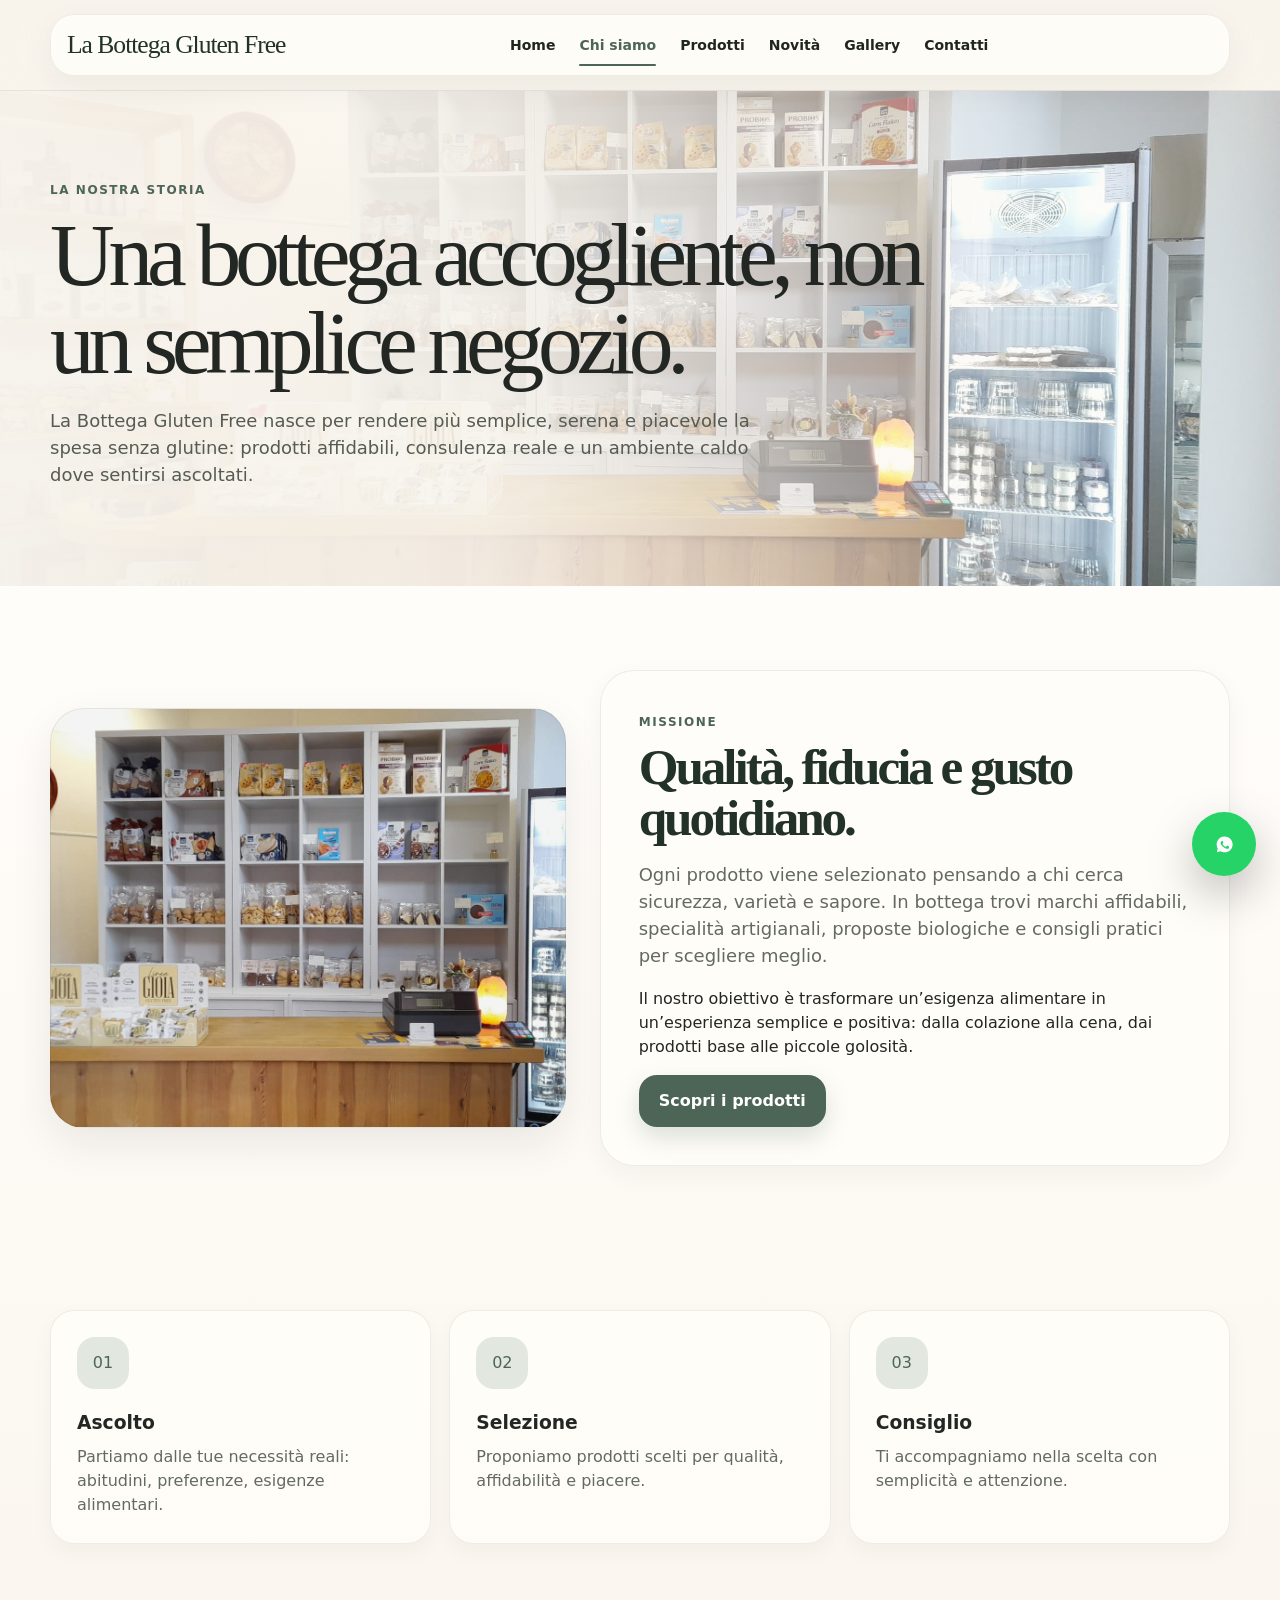
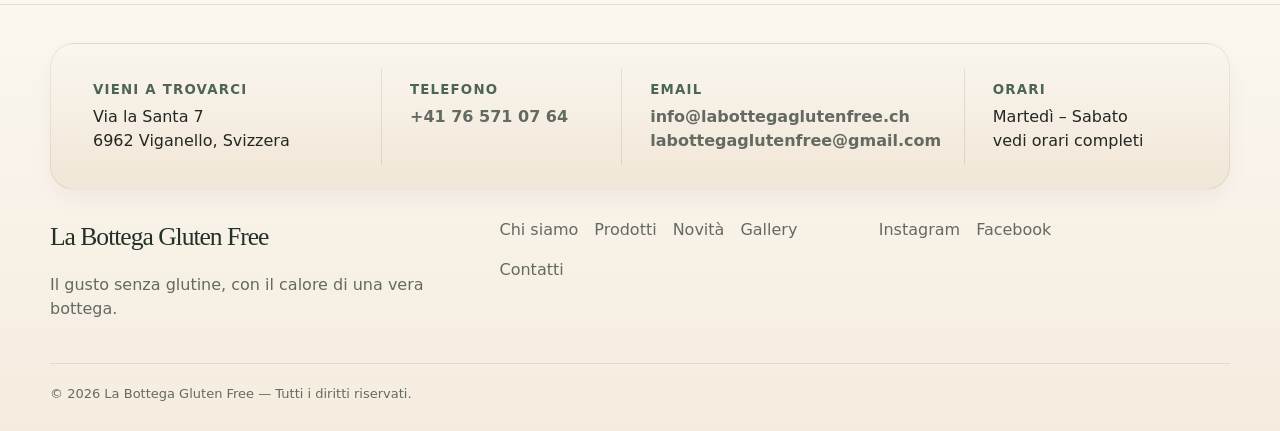
==== commit e356e663: "gallery and fix footer" ====
--- a/chi-siamo.html
+++ b/chi-siamo.html
@@ -1 +1,2 @@
-<!doctype html><html lang="it"><head><meta charset="utf-8"><meta name="viewport" content="width=device-width,initial-scale=1"><title>Chi siamo | La Bottega Gluten Free</title><meta name="description" content="Storia e missione della bottega gluten free a Lugano"><link rel="icon" href="assets/ui/favicon.svg"><link rel="stylesheet" href="styles.css"></head><body><a class="skip" href="#main">Vai al contenuto</a><header class="site-header"><div class="container nav-wrap"><a class="brand" href="index.html">La Bottega Gluten Free</a><nav class="nav" aria-label="Navigazione principale"><a class="" href="index.html">Home</a><a class="active" href="chi-siamo.html">Chi siamo</a><a class="" href="prodotti.html">Prodotti</a><a class="" href="novita.html">Novità</a><a class="" href="contatti.html">Contatti</a></nav><div class="header-actions"><button class="menu-toggle" aria-label="Apri menu" aria-expanded="false">☰</button></div></div></header><main id="main"><section class="page-hero page-hero--about"><div class="container"><span class="eyebrow">La nostra storia</span><h1 class="page-title">Una bottega accogliente, non un semplice negozio.</h1><p class="lead">La Bottega Gluten Free nasce per rendere più semplice, serena e piacevole la spesa senza glutine: prodotti affidabili, consulenza reale e un ambiente caldo dove sentirsi ascoltati.</p></div></section><section class="section"><div class="container split"><div class="editorial-photo"></div><div class="story-panel"><span class="eyebrow">Missione</span><h2 class="section-title">Qualità, fiducia e gusto quotidiano.</h2><p class="lead">Ogni prodotto viene selezionato pensando a chi cerca sicurezza, varietà e sapore. In bottega trovi marchi affidabili, specialità artigianali, proposte biologiche e consigli pratici per scegliere meglio.</p><p>Il nostro obiettivo è trasformare un’esigenza alimentare in un’esperienza semplice e positiva: dalla colazione alla cena, dai prodotti base alle piccole golosità.</p><a class="btn" href="prodotti.html">Scopri i prodotti</a></div></div></section><section class="section tight"><div class="container"><div class="feature-grid"><article class="feature"><div class="icon">01</div><h3>Ascolto</h3><p>Partiamo dalle tue necessità reali: abitudini, preferenze, esigenze alimentari.</p></article><article class="feature"><div class="icon">02</div><h3>Selezione</h3><p>Proponiamo prodotti scelti per qualità, affidabilità e piacere.</p></article><article class="feature"><div class="icon">03</div><h3>Consiglio</h3><p>Ti accompagniamo nella scelta con semplicità e attenzione.</p></article></div></div></section></main><footer class="footer"><div class="container"><div class="contact-strip" style="margin-bottom:28px"><div class="contact-item"><small>Vieni a trovarci</small>Via la Santa 7<br>6962 Viganello, Svizzera</div><div class="contact-item"><small>Telefono</small><a href="tel:+41765710764">+41 76 571 07 64</a></div><div class="contact-item"><small>Email</small><a href="mailto:info@labottegaglutenfree.ch">info@labottegaglutenfree.ch</a><br><a href="mailto:labottegaglutenfree@gmail.com">labottegaglutenfree@gmail.com</a></div><div class="contact-item"><small>Orari</small>Martedì – Sabato<br>vedi orari sopra</div></div><div class="footer-grid"><div><span class="brand">La Bottega Gluten Free</span><p>Il gusto senza glutine, con il calore di una vera bottega.</p></div><div class="footer-links"><a href="chi-siamo.html">Chi siamo</a><a href="prodotti.html">Prodotti</a><a href="novita.html">Novità</a><a href="contatti.html">Contatti</a></div><div class="footer-links"><a href="#">Privacy Policy</a><a href="#">Cookie Policy</a><a href="https://www.instagram.com/labottegaglutenfree/" target="_blank" rel="noopener">Instagram</a><a href="https://www.facebook.com/LaBottegaGlutenFree/" target="_blank" rel="noopener">Facebook</a></div></div><div class="copyright"><span>© <span id="year">2026</span> La Bottega Gluten Free — Tutti i diritti riservati.</span></div></div></footer><a class="wa-float" href="https://wa.me/41765710764" target="_blank" rel="noopener" aria-label="WhatsApp"><svg viewBox="0 0 24 24" fill="currentColor"><path d="M12.04 2a9.9 9.9 0 0 0-8.5 15.02L2.3 21.7l4.8-1.22A9.97 9.97 0 1 0 12.04 2Zm5.82 14.15c-.23.63-1.32 1.23-1.82 1.28-.49.04-.95.22-3.22-.68-2.73-1.07-4.45-3.84-4.58-4.02-.13-.17-1.08-1.42-1.08-2.72 0-1.3.68-1.94.92-2.2.24-.27.52-.34.7-.34h.44c.15.01.34-.05.52.38l.7 1.69c.07.14.11.3.02.48-.09.18-.13.3-.27.46-.14.16-.29.36-.42.48-.14.14-.28.29-.12.57.16.28.72 1.2 1.55 1.94 1.07.95 1.97 1.24 2.25 1.38.28.14.45.12.62-.08.17-.2.73-.87.93-1.2.2-.34.39-.27.66-.14l1.55.76c.27.14.45.2.52.32.07.11.07.65-.16 1.28Z"/></svg></a><script src="script.js"></script></body></html>+<!DOCTYPE html>
+<html lang="it"><head><meta charset="utf-8"/><meta content="width=device-width,initial-scale=1" name="viewport"/><title>Chi siamo | La Bottega Gluten Free</title><meta content="Storia e missione della bottega gluten free a Lugano" name="description"/><link href="assets/ui/favicon.svg" rel="icon"/><link href="styles.css" rel="stylesheet"/></head><body><a class="skip" href="#main">Vai al contenuto</a><header class="site-header"><div class="container nav-wrap"><a class="brand" href="index.html">La Bottega Gluten Free</a><nav aria-label="Navigazione principale" class="nav"><a href="index.html">Home</a><a class="active" href="chi-siamo.html">Chi siamo</a><a href="prodotti.html">Prodotti</a><a href="novita.html">Novità</a><a href="gallery.html">Gallery</a><a href="contatti.html">Contatti</a></nav><div class="header-actions"><button aria-expanded="false" aria-label="Apri menu" class="menu-toggle">☰</button></div></div></header><main id="main"><section class="page-hero page-hero--about"><div class="container"><span class="eyebrow">La nostra storia</span><h1 class="page-title">Una bottega accogliente, non un semplice negozio.</h1><p class="lead">La Bottega Gluten Free nasce per rendere più semplice, serena e piacevole la spesa senza glutine: prodotti affidabili, consulenza reale e un ambiente caldo dove sentirsi ascoltati.</p></div></section><section class="section"><div class="container split"><div class="editorial-photo"></div><div class="story-panel"><span class="eyebrow">Missione</span><h2 class="section-title">Qualità, fiducia e gusto quotidiano.</h2><p class="lead">Ogni prodotto viene selezionato pensando a chi cerca sicurezza, varietà e sapore. In bottega trovi marchi affidabili, specialità artigianali, proposte biologiche e consigli pratici per scegliere meglio.</p><p>Il nostro obiettivo è trasformare un’esigenza alimentare in un’esperienza semplice e positiva: dalla colazione alla cena, dai prodotti base alle piccole golosità.</p><a class="btn" href="prodotti.html">Scopri i prodotti</a></div></div></section><section class="section tight"><div class="container"><div class="feature-grid"><article class="feature"><div class="icon">01</div><h3>Ascolto</h3><p>Partiamo dalle tue necessità reali: abitudini, preferenze, esigenze alimentari.</p></article><article class="feature"><div class="icon">02</div><h3>Selezione</h3><p>Proponiamo prodotti scelti per qualità, affidabilità e piacere.</p></article><article class="feature"><div class="icon">03</div><h3>Consiglio</h3><p>Ti accompagniamo nella scelta con semplicità e attenzione.</p></article></div></div></section></main><footer class="footer"><div class="container"><div class="contact-strip" style="margin-bottom:28px"><a class="contact-item contact-item--link" href="https://www.google.com/maps/search/?api=1&amp;query=Via%20la%20Santa%207%206962%20Viganello%20Svizzera" rel="noopener" target="_blank"><small>Vieni a trovarci</small>Via la Santa 7<br/>6962 Viganello, Svizzera</a><div class="contact-item"><small>Telefono</small><a href="tel:+41765710764">+41 76 571 07 64</a></div><div class="contact-item"><small>Email</small><a href="mailto:info@labottegaglutenfree.ch">info@labottegaglutenfree.ch</a><br/><a href="mailto:labottegaglutenfree@gmail.com">labottegaglutenfree@gmail.com</a></div><a class="contact-item contact-item--link" href="contatti.html#orari"><small>Orari</small>Martedì – Sabato<br/>vedi orari completi</a></div><div class="footer-grid"><div><span class="brand">La Bottega Gluten Free</span><p>Il gusto senza glutine, con il calore di una vera bottega.</p></div><div class="footer-links"><a href="chi-siamo.html">Chi siamo</a><a href="prodotti.html">Prodotti</a><a href="novita.html">Novità</a><a href="gallery.html">Gallery</a><a href="contatti.html">Contatti</a></div><div class="footer-links"><a href="https://www.instagram.com/labottegaglutenfree/" rel="noopener" target="_blank">Instagram</a><a href="https://www.facebook.com/LaBottegaGlutenFree/" rel="noopener" target="_blank">Facebook</a></div></div><div class="copyright"><span>© <span id="year">2026</span> La Bottega Gluten Free — Tutti i diritti riservati.</span></div></div></footer><a aria-label="WhatsApp" class="wa-float" href="https://wa.me/41765710764" rel="noopener" target="_blank"><svg fill="currentColor" viewbox="0 0 24 24"><path d="M12.04 2a9.9 9.9 0 0 0-8.5 15.02L2.3 21.7l4.8-1.22A9.97 9.97 0 1 0 12.04 2Zm5.82 14.15c-.23.63-1.32 1.23-1.82 1.28-.49.04-.95.22-3.22-.68-2.73-1.07-4.45-3.84-4.58-4.02-.13-.17-1.08-1.42-1.08-2.72 0-1.3.68-1.94.92-2.2.24-.27.52-.34.7-.34h.44c.15.01.34-.05.52.38l.7 1.69c.07.14.11.3.02.48-.09.18-.13.3-.27.46-.14.16-.29.36-.42.48-.14.14-.28.29-.12.57.16.28.72 1.2 1.55 1.94 1.07.95 1.97 1.24 2.25 1.38.28.14.45.12.62-.08.17-.2.73-.87.93-1.2.2-.34.39-.27.66-.14l1.55.76c.27.14.45.2.52.32.07.11.07.65-.16 1.28Z"></path></svg></a><script src="script.js"></script></body></html>
--- a/styles.css
+++ b/styles.css
@@ -387,4 +387,106 @@
 .hours-card{
   background:rgba(255,253,249,.88)!important;
   border:1px solid rgba(35,39,35,.08)!important;
-}+}
+
+/* FIX immagini pagina Novità */
+.news-grid article:nth-child(1) .news-visual {
+  background:
+    linear-gradient(0deg, rgba(20, 28, 18, .08), rgba(20, 28, 18, .08)),
+    url("assets/ui/news-card-1.webp") center/cover no-repeat !important;
+}
+
+.news-grid article:nth-child(2) .news-visual {
+  background:
+    linear-gradient(0deg, rgba(20, 28, 18, .08), rgba(20, 28, 18, .08)),
+    url("assets/ui/news-card-2.webp") center/cover no-repeat !important;
+}
+
+.news-grid article:nth-child(3) .news-visual {
+  background:
+    linear-gradient(0deg, rgba(20, 28, 18, .08), rgba(20, 28, 18, .08)),
+    url("assets/ui/news-card-3.webp") center/cover no-repeat !important;
+}
+
+.news-visual {
+  height: 190px !important;
+  color: transparent !important;
+  font-size: 0 !important;
+  background-color: #f2eadc !important;
+}
+/* FIX immagine Chi siamo */
+.editorial-photo {
+  background:
+    linear-gradient(0deg, rgba(20, 28, 18, .04), rgba(20, 28, 18, .04)),
+    url("assets/ui/page-hero-about.webp") center/cover no-repeat !important;
+  min-height: 420px !important;
+  border-radius: 34px !important;
+  border: 1px solid rgba(35,39,35,.08);
+  box-shadow: 0 16px 42px rgba(24,30,25,.08);
+}
+
+.editorial-photo::before {
+  display: none !important;
+}
+
+/* ==========================================================
+   Delta puntuale: gallery nel menu, footer cliccabile, mappa contatti
+   ========================================================== */
+@media (min-width:981px) and (max-width:1120px){
+  .nav{gap:16px;font-size:13px}
+  .nav-wrap{gap:14px}
+}
+.contact-strip .contact-item--link{
+  display:block;
+  color:inherit;
+  text-decoration:none;
+  transition:transform .2s ease, background-color .2s ease, box-shadow .2s ease;
+}
+.contact-strip .contact-item--link:hover{
+  transform:translateY(-1px);
+  background:rgba(255,255,255,.28);
+  border-radius:18px;
+}
+.footer .contact-strip .contact-item--link{color:var(--ink)}
+.map-card--embed{
+  padding:0!important;
+  overflow:hidden;
+  display:grid!important;
+  grid-template-columns:minmax(0,1.25fr) minmax(280px,.75fr);
+  align-items:stretch!important;
+  min-height:420px;
+  background:var(--paper)!important;
+  text-align:left!important;
+}
+.map-card--embed iframe{
+  width:100%;
+  height:100%;
+  min-height:420px;
+  border:0;
+  display:block;
+  filter:saturate(.92) contrast(.96);
+}
+.map-card__content{
+  padding:30px;
+  display:flex;
+  flex-direction:column;
+  justify-content:center;
+  align-items:flex-start;
+}
+.map-card__content h2{
+  font-family:var(--serif);
+  font-size:clamp(30px,4vw,52px);
+  line-height:1;
+  letter-spacing:-.055em;
+  margin:8px 0 10px;
+  color:var(--forest);
+}
+.map-card__content p{
+  margin:0 0 20px;
+  color:var(--muted);
+}
+@media (max-width:820px){
+  .map-card--embed{grid-template-columns:1fr;min-height:0}
+  .map-card--embed iframe{min-height:320px}
+  .map-card__content{padding:24px}
+}
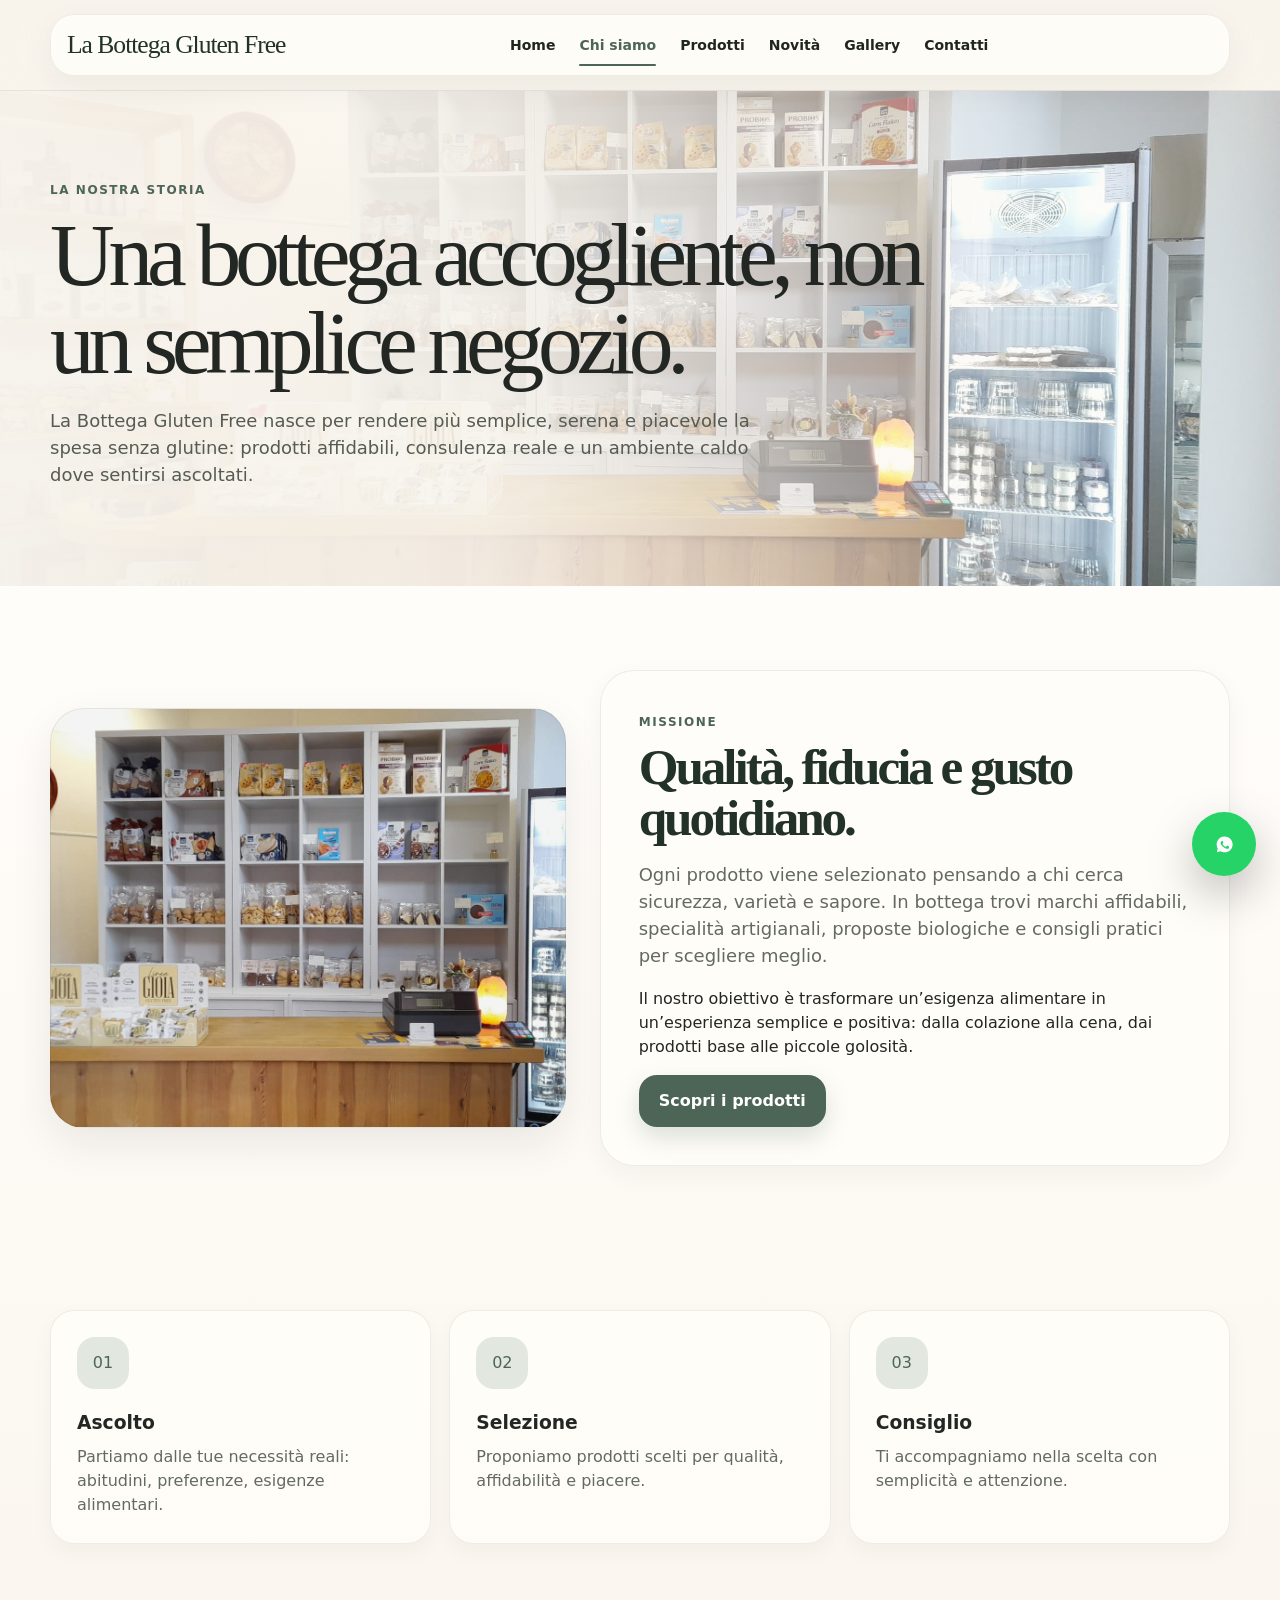
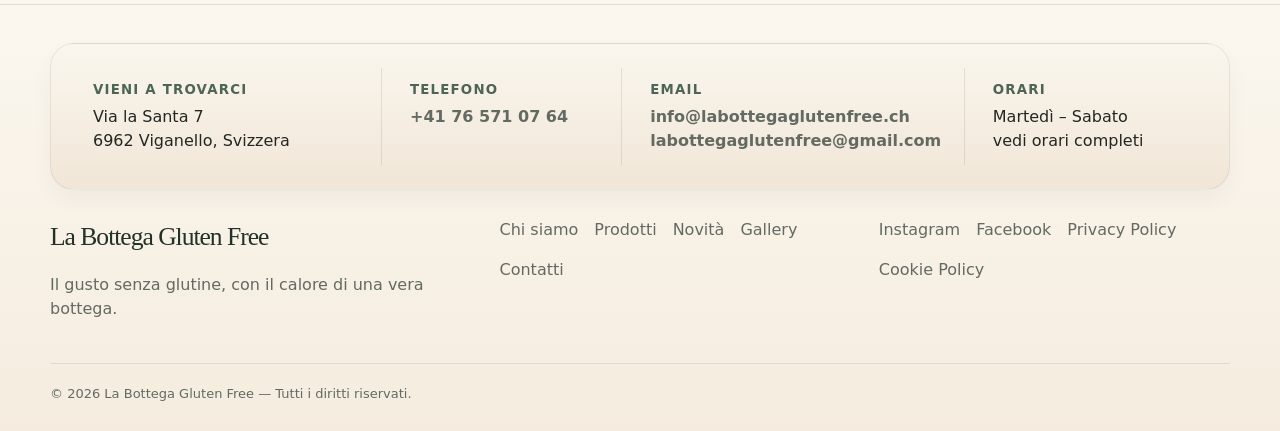
==== commit 351033f8: "iubenda" ====
--- a/chi-siamo.html
+++ b/chi-siamo.html
@@ -1,2 +1,45 @@
 <!DOCTYPE html>
-<html lang="it"><head><meta charset="utf-8"/><meta content="width=device-width,initial-scale=1" name="viewport"/><title>Chi siamo | La Bottega Gluten Free</title><meta content="Storia e missione della bottega gluten free a Lugano" name="description"/><link href="assets/ui/favicon.svg" rel="icon"/><link href="styles.css" rel="stylesheet"/></head><body><a class="skip" href="#main">Vai al contenuto</a><header class="site-header"><div class="container nav-wrap"><a class="brand" href="index.html">La Bottega Gluten Free</a><nav aria-label="Navigazione principale" class="nav"><a href="index.html">Home</a><a class="active" href="chi-siamo.html">Chi siamo</a><a href="prodotti.html">Prodotti</a><a href="novita.html">Novità</a><a href="gallery.html">Gallery</a><a href="contatti.html">Contatti</a></nav><div class="header-actions"><button aria-expanded="false" aria-label="Apri menu" class="menu-toggle">☰</button></div></div></header><main id="main"><section class="page-hero page-hero--about"><div class="container"><span class="eyebrow">La nostra storia</span><h1 class="page-title">Una bottega accogliente, non un semplice negozio.</h1><p class="lead">La Bottega Gluten Free nasce per rendere più semplice, serena e piacevole la spesa senza glutine: prodotti affidabili, consulenza reale e un ambiente caldo dove sentirsi ascoltati.</p></div></section><section class="section"><div class="container split"><div class="editorial-photo"></div><div class="story-panel"><span class="eyebrow">Missione</span><h2 class="section-title">Qualità, fiducia e gusto quotidiano.</h2><p class="lead">Ogni prodotto viene selezionato pensando a chi cerca sicurezza, varietà e sapore. In bottega trovi marchi affidabili, specialità artigianali, proposte biologiche e consigli pratici per scegliere meglio.</p><p>Il nostro obiettivo è trasformare un’esigenza alimentare in un’esperienza semplice e positiva: dalla colazione alla cena, dai prodotti base alle piccole golosità.</p><a class="btn" href="prodotti.html">Scopri i prodotti</a></div></div></section><section class="section tight"><div class="container"><div class="feature-grid"><article class="feature"><div class="icon">01</div><h3>Ascolto</h3><p>Partiamo dalle tue necessità reali: abitudini, preferenze, esigenze alimentari.</p></article><article class="feature"><div class="icon">02</div><h3>Selezione</h3><p>Proponiamo prodotti scelti per qualità, affidabilità e piacere.</p></article><article class="feature"><div class="icon">03</div><h3>Consiglio</h3><p>Ti accompagniamo nella scelta con semplicità e attenzione.</p></article></div></div></section></main><footer class="footer"><div class="container"><div class="contact-strip" style="margin-bottom:28px"><a class="contact-item contact-item--link" href="https://www.google.com/maps/search/?api=1&amp;query=Via%20la%20Santa%207%206962%20Viganello%20Svizzera" rel="noopener" target="_blank"><small>Vieni a trovarci</small>Via la Santa 7<br/>6962 Viganello, Svizzera</a><div class="contact-item"><small>Telefono</small><a href="tel:+41765710764">+41 76 571 07 64</a></div><div class="contact-item"><small>Email</small><a href="mailto:info@labottegaglutenfree.ch">info@labottegaglutenfree.ch</a><br/><a href="mailto:labottegaglutenfree@gmail.com">labottegaglutenfree@gmail.com</a></div><a class="contact-item contact-item--link" href="contatti.html#orari"><small>Orari</small>Martedì – Sabato<br/>vedi orari completi</a></div><div class="footer-grid"><div><span class="brand">La Bottega Gluten Free</span><p>Il gusto senza glutine, con il calore di una vera bottega.</p></div><div class="footer-links"><a href="chi-siamo.html">Chi siamo</a><a href="prodotti.html">Prodotti</a><a href="novita.html">Novità</a><a href="gallery.html">Gallery</a><a href="contatti.html">Contatti</a></div><div class="footer-links"><a href="https://www.instagram.com/labottegaglutenfree/" rel="noopener" target="_blank">Instagram</a><a href="https://www.facebook.com/LaBottegaGlutenFree/" rel="noopener" target="_blank">Facebook</a></div></div><div class="copyright"><span>© <span id="year">2026</span> La Bottega Gluten Free — Tutti i diritti riservati.</span></div></div></footer><a aria-label="WhatsApp" class="wa-float" href="https://wa.me/41765710764" rel="noopener" target="_blank"><svg fill="currentColor" viewbox="0 0 24 24"><path d="M12.04 2a9.9 9.9 0 0 0-8.5 15.02L2.3 21.7l4.8-1.22A9.97 9.97 0 1 0 12.04 2Zm5.82 14.15c-.23.63-1.32 1.23-1.82 1.28-.49.04-.95.22-3.22-.68-2.73-1.07-4.45-3.84-4.58-4.02-.13-.17-1.08-1.42-1.08-2.72 0-1.3.68-1.94.92-2.2.24-.27.52-.34.7-.34h.44c.15.01.34-.05.52.38l.7 1.69c.07.14.11.3.02.48-.09.18-.13.3-.27.46-.14.16-.29.36-.42.48-.14.14-.28.29-.12.57.16.28.72 1.2 1.55 1.94 1.07.95 1.97 1.24 2.25 1.38.28.14.45.12.62-.08.17-.2.73-.87.93-1.2.2-.34.39-.27.66-.14l1.55.76c.27.14.45.2.52.32.07.11.07.65-.16 1.28Z"></path></svg></a><script src="script.js"></script></body></html>+<html lang="it"><head><meta charset="utf-8"/><meta content="width=device-width,initial-scale=1" name="viewport"/><title>Chi siamo | La Bottega Gluten Free</title><meta content="Storia e missione della bottega gluten free a Lugano" name="description"/><link href="assets/ui/favicon.svg" rel="icon"/><link href="styles.css" rel="stylesheet"/>
+<!-- Iubenda Privacy Controls and Cookie Solution -->
+<script type="text/javascript">
+  var _iub = _iub || [];
+  _iub.csConfiguration = {
+    "floatingPreferencesButtonDisplay": "bottom-right",
+    "lang": "it",
+    "siteId": "3748133",
+    "cookiePolicyId": "91929319",
+    "whitelabel": false,
+    "banner": {
+      "closeButtonDisplay": false,
+      "listPurposes": true,
+      "explicitWithdrawal": true,
+      "rejectButtonDisplay": true,
+      "acceptButtonDisplay": true,
+      "customizeButtonDisplay": true,
+      "closeButtonRejects": true,
+      "position": "float-bottom-left",
+      "style": "dark"
+    },
+    "perPurposeConsent": true,
+    "googleAdditionalConsentMode": true,
+    "enableTcf": true,
+    "tcfPurposes": {
+      "1": true,
+      "2": "consent_only",
+      "3": "consent_only",
+      "4": "consent_only",
+      "5": "consent_only",
+      "6": "consent_only",
+      "7": "consent_only",
+      "8": "consent_only",
+      "9": "consent_only",
+      "10": "consent_only"
+    }
+  };
+</script>
+<script type="text/javascript" src="https://cdn.iubenda.com/cs/tcf/stub-v2.js"></script>
+<script type="text/javascript" src="https://cdn.iubenda.com/cs/tcf/safe-tcf-v2.js"></script>
+<script type="text/javascript" src="https://cdn.iubenda.com/cs/iubenda_cs.js" charset="UTF-8" async></script>
+<script type="text/javascript" src="https://iubenda.com/autoblocking/3748133.js" charset="UTF-8" async></script>
+<!-- /Iubenda -->
+</head><body><a class="skip" href="#main">Vai al contenuto</a><header class="site-header"><div class="container nav-wrap"><a class="brand" href="index.html">La Bottega Gluten Free</a><nav aria-label="Navigazione principale" class="nav"><a href="index.html">Home</a><a class="active" href="chi-siamo.html">Chi siamo</a><a href="prodotti.html">Prodotti</a><a href="novita.html">Novità</a><a href="gallery.html">Gallery</a><a href="contatti.html">Contatti</a></nav><div class="header-actions"><button aria-expanded="false" aria-label="Apri menu" class="menu-toggle">☰</button></div></div></header><main id="main"><section class="page-hero page-hero--about"><div class="container"><span class="eyebrow">La nostra storia</span><h1 class="page-title">Una bottega accogliente, non un semplice negozio.</h1><p class="lead">La Bottega Gluten Free nasce per rendere più semplice, serena e piacevole la spesa senza glutine: prodotti affidabili, consulenza reale e un ambiente caldo dove sentirsi ascoltati.</p></div></section><section class="section"><div class="container split"><div class="editorial-photo"></div><div class="story-panel"><span class="eyebrow">Missione</span><h2 class="section-title">Qualità, fiducia e gusto quotidiano.</h2><p class="lead">Ogni prodotto viene selezionato pensando a chi cerca sicurezza, varietà e sapore. In bottega trovi marchi affidabili, specialità artigianali, proposte biologiche e consigli pratici per scegliere meglio.</p><p>Il nostro obiettivo è trasformare un’esigenza alimentare in un’esperienza semplice e positiva: dalla colazione alla cena, dai prodotti base alle piccole golosità.</p><a class="btn" href="prodotti.html">Scopri i prodotti</a></div></div></section><section class="section tight"><div class="container"><div class="feature-grid"><article class="feature"><div class="icon">01</div><h3>Ascolto</h3><p>Partiamo dalle tue necessità reali: abitudini, preferenze, esigenze alimentari.</p></article><article class="feature"><div class="icon">02</div><h3>Selezione</h3><p>Proponiamo prodotti scelti per qualità, affidabilità e piacere.</p></article><article class="feature"><div class="icon">03</div><h3>Consiglio</h3><p>Ti accompagniamo nella scelta con semplicità e attenzione.</p></article></div></div></section></main><footer class="footer"><div class="container"><div class="contact-strip" style="margin-bottom:28px"><a class="contact-item contact-item--link" href="https://www.google.com/maps/search/?api=1&amp;query=Via%20la%20Santa%207%206962%20Viganello%20Svizzera" rel="noopener" target="_blank"><small>Vieni a trovarci</small>Via la Santa 7<br/>6962 Viganello, Svizzera</a><div class="contact-item"><small>Telefono</small><a href="tel:+41765710764">+41 76 571 07 64</a></div><div class="contact-item"><small>Email</small><a href="mailto:info@labottegaglutenfree.ch">info@labottegaglutenfree.ch</a><br/><a href="mailto:labottegaglutenfree@gmail.com">labottegaglutenfree@gmail.com</a></div><a class="contact-item contact-item--link" href="contatti.html#orari"><small>Orari</small>Martedì – Sabato<br/>vedi orari completi</a></div><div class="footer-grid"><div><span class="brand">La Bottega Gluten Free</span><p>Il gusto senza glutine, con il calore di una vera bottega.</p></div><div class="footer-links"><a href="chi-siamo.html">Chi siamo</a><a href="prodotti.html">Prodotti</a><a href="novita.html">Novità</a><a href="gallery.html">Gallery</a><a href="contatti.html">Contatti</a></div><div class="footer-links"><a href="https://www.instagram.com/labottegaglutenfree/" rel="noopener" target="_blank">Instagram</a><a href="https://www.facebook.com/LaBottegaGlutenFree/" rel="noopener" target="_blank">Facebook</a><a href="https://www.iubenda.com/privacy-policy/91929319" rel="noopener" target="_blank">Privacy Policy</a><a href="https://www.iubenda.com/privacy-policy/91929319/cookie-policy" rel="noopener" target="_blank">Cookie Policy</a></div></div><div class="copyright"><span>© <span id="year">2026</span> La Bottega Gluten Free — Tutti i diritti riservati.</span></div></div></footer><a aria-label="WhatsApp" class="wa-float" href="https://wa.me/41765710764" rel="noopener" target="_blank"><svg fill="currentColor" viewbox="0 0 24 24"><path d="M12.04 2a9.9 9.9 0 0 0-8.5 15.02L2.3 21.7l4.8-1.22A9.97 9.97 0 1 0 12.04 2Zm5.82 14.15c-.23.63-1.32 1.23-1.82 1.28-.49.04-.95.22-3.22-.68-2.73-1.07-4.45-3.84-4.58-4.02-.13-.17-1.08-1.42-1.08-2.72 0-1.3.68-1.94.92-2.2.24-.27.52-.34.7-.34h.44c.15.01.34-.05.52.38l.7 1.69c.07.14.11.3.02.48-.09.18-.13.3-.27.46-.14.16-.29.36-.42.48-.14.14-.28.29-.12.57.16.28.72 1.2 1.55 1.94 1.07.95 1.97 1.24 2.25 1.38.28.14.45.12.62-.08.17-.2.73-.87.93-1.2.2-.34.39-.27.66-.14l1.55.76c.27.14.45.2.52.32.07.11.07.65-.16 1.28Z"></path></svg></a><script src="script.js"></script></body></html>
